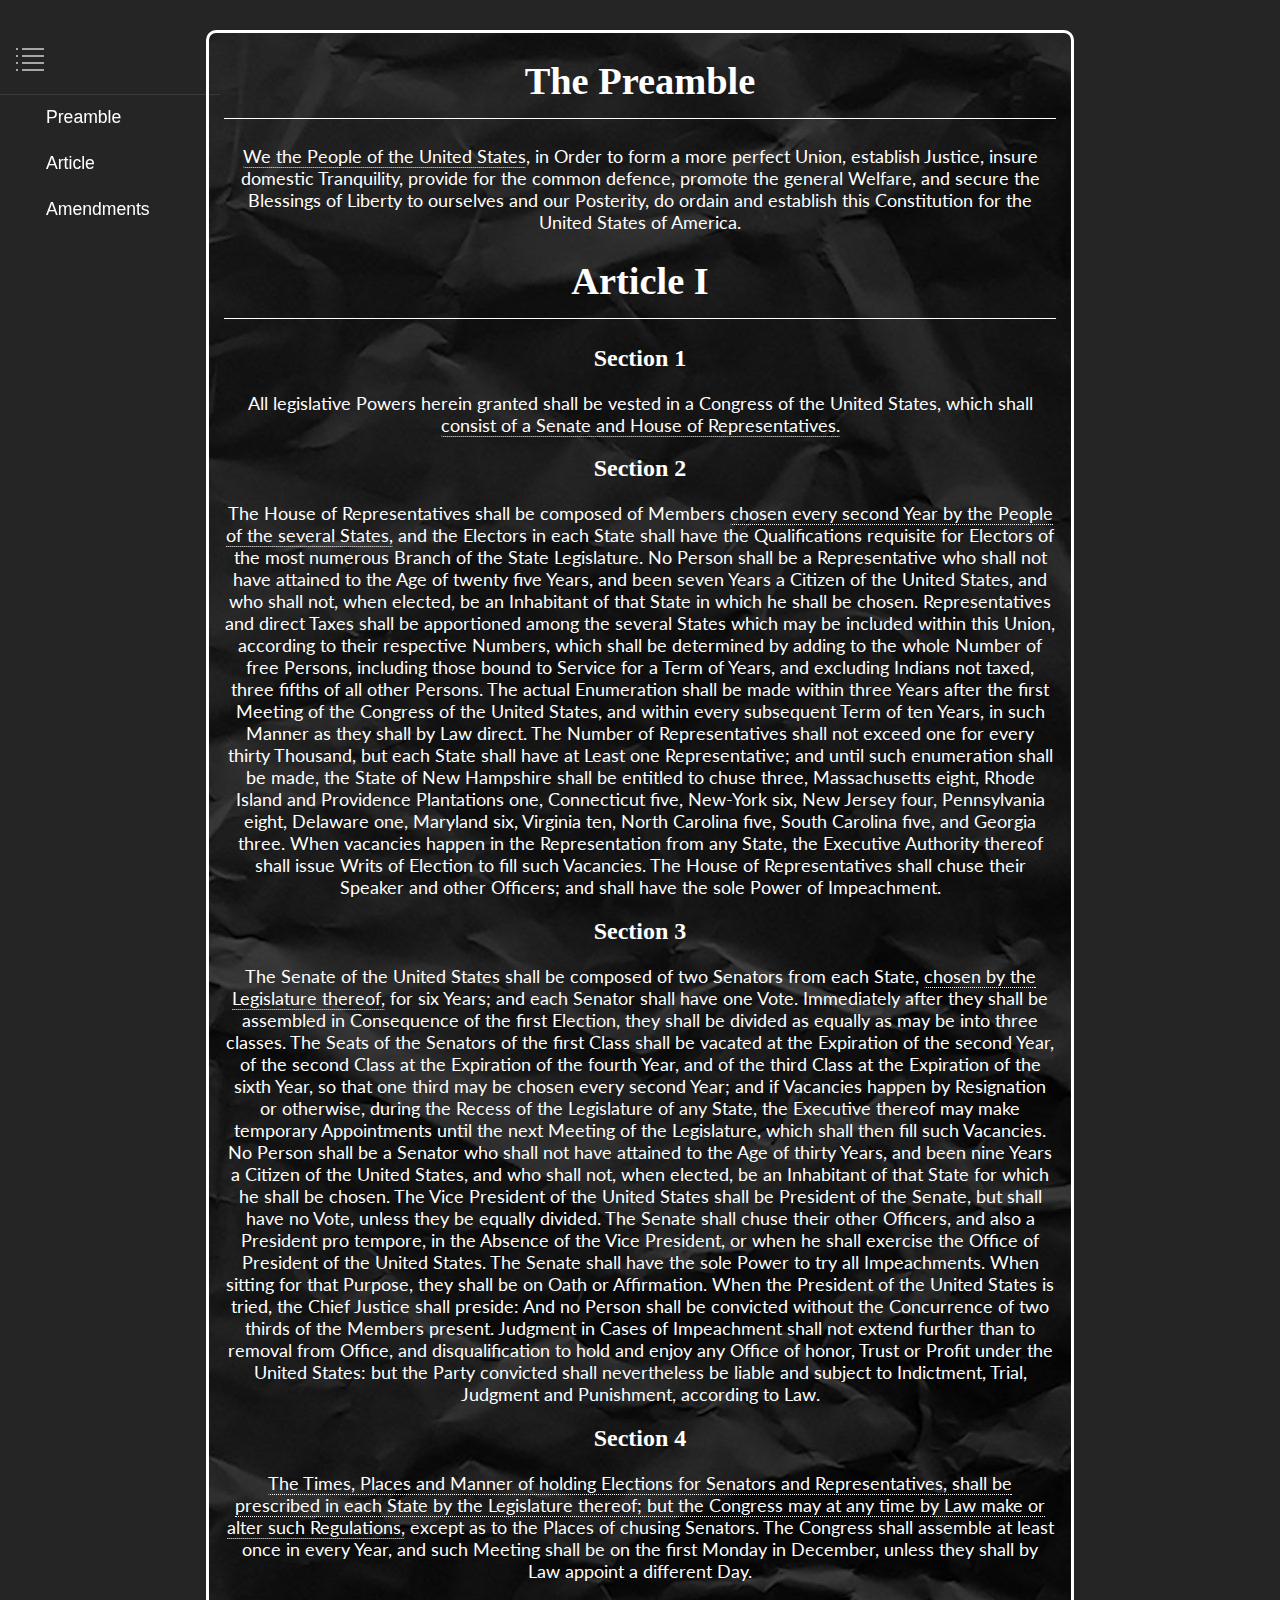
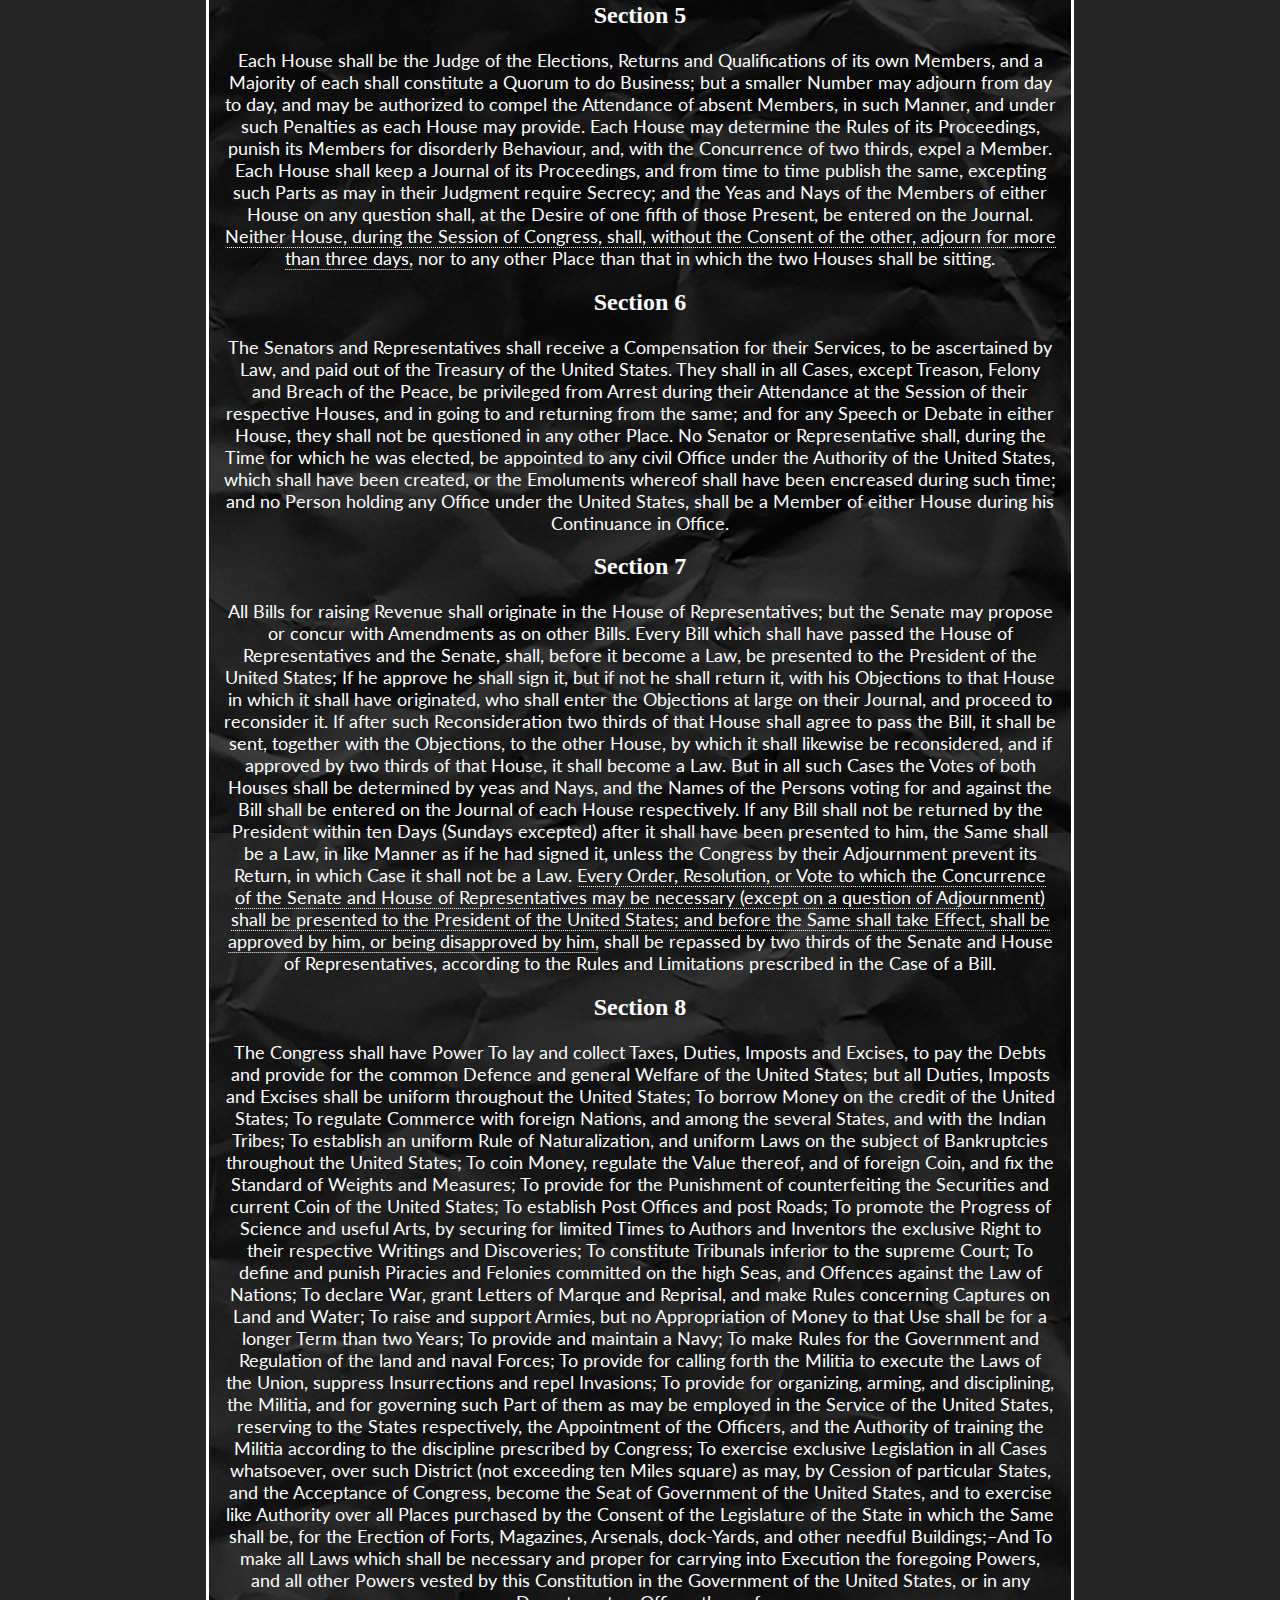
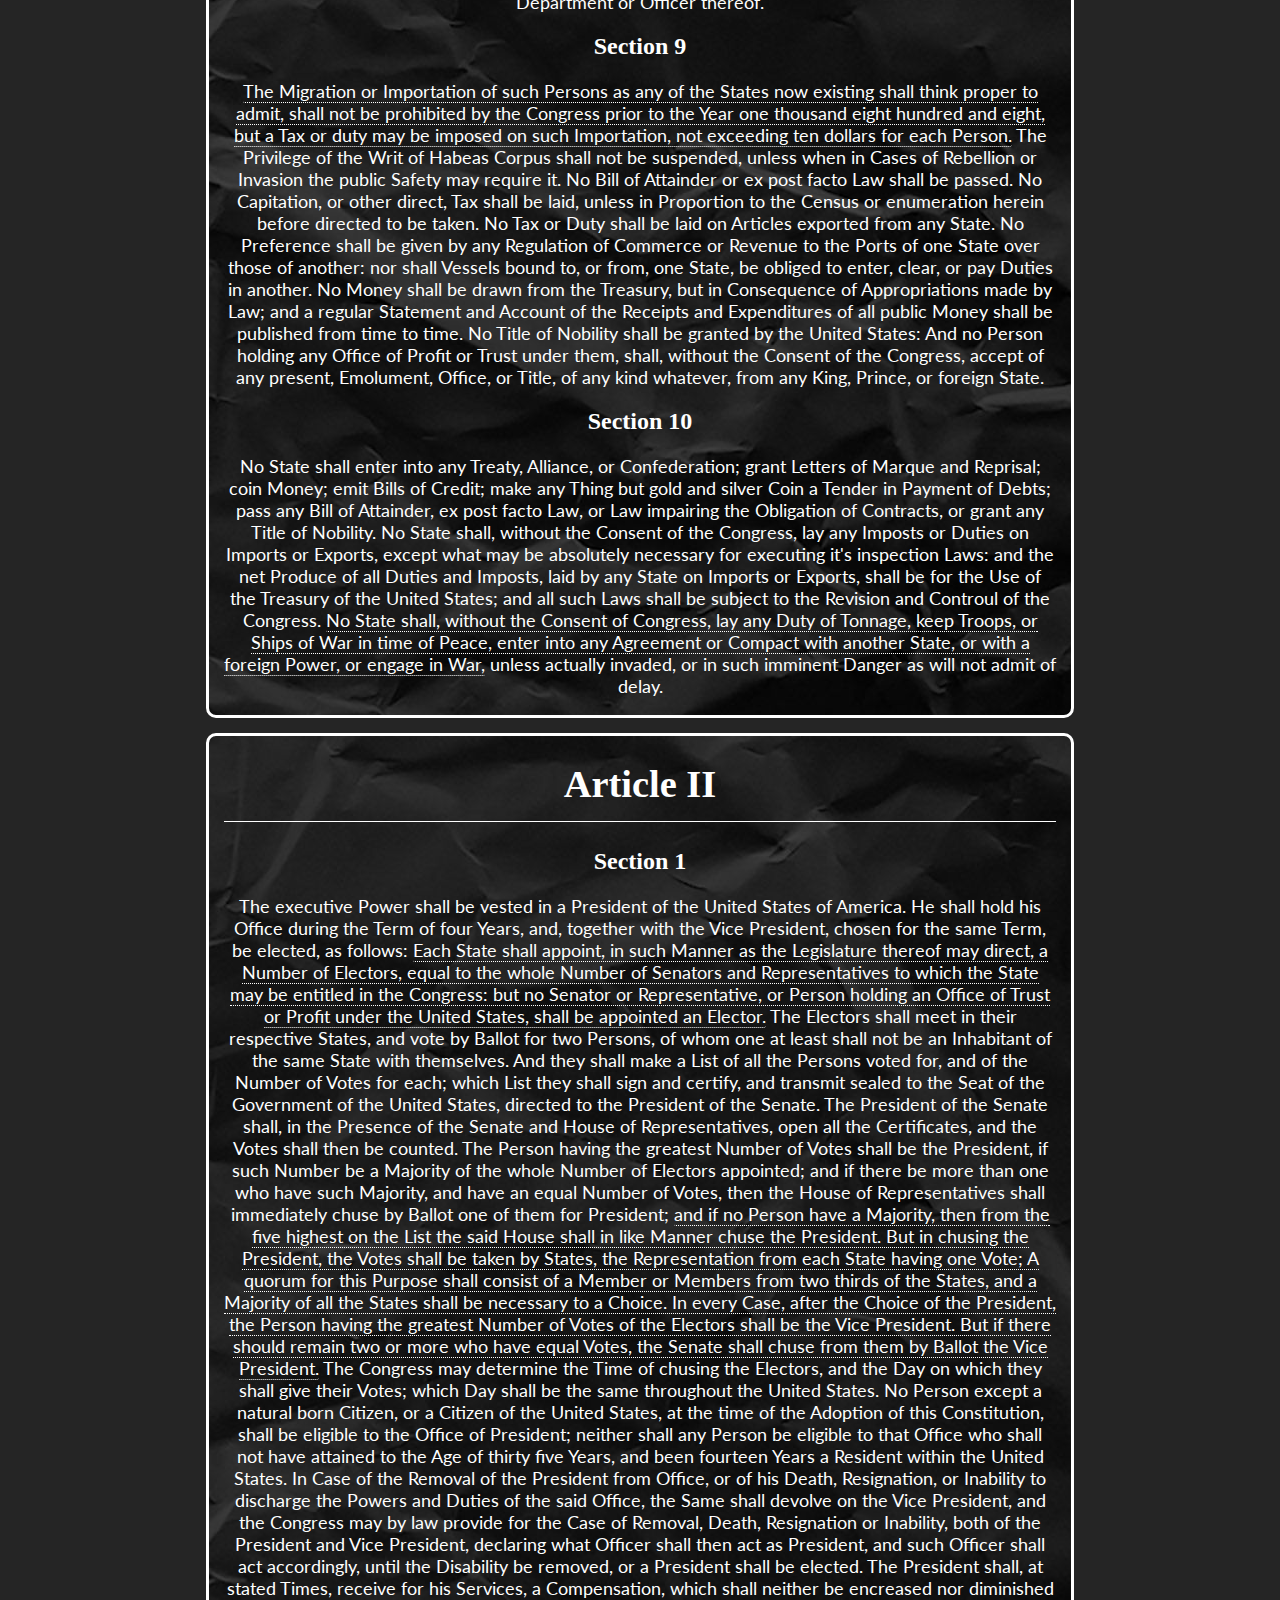
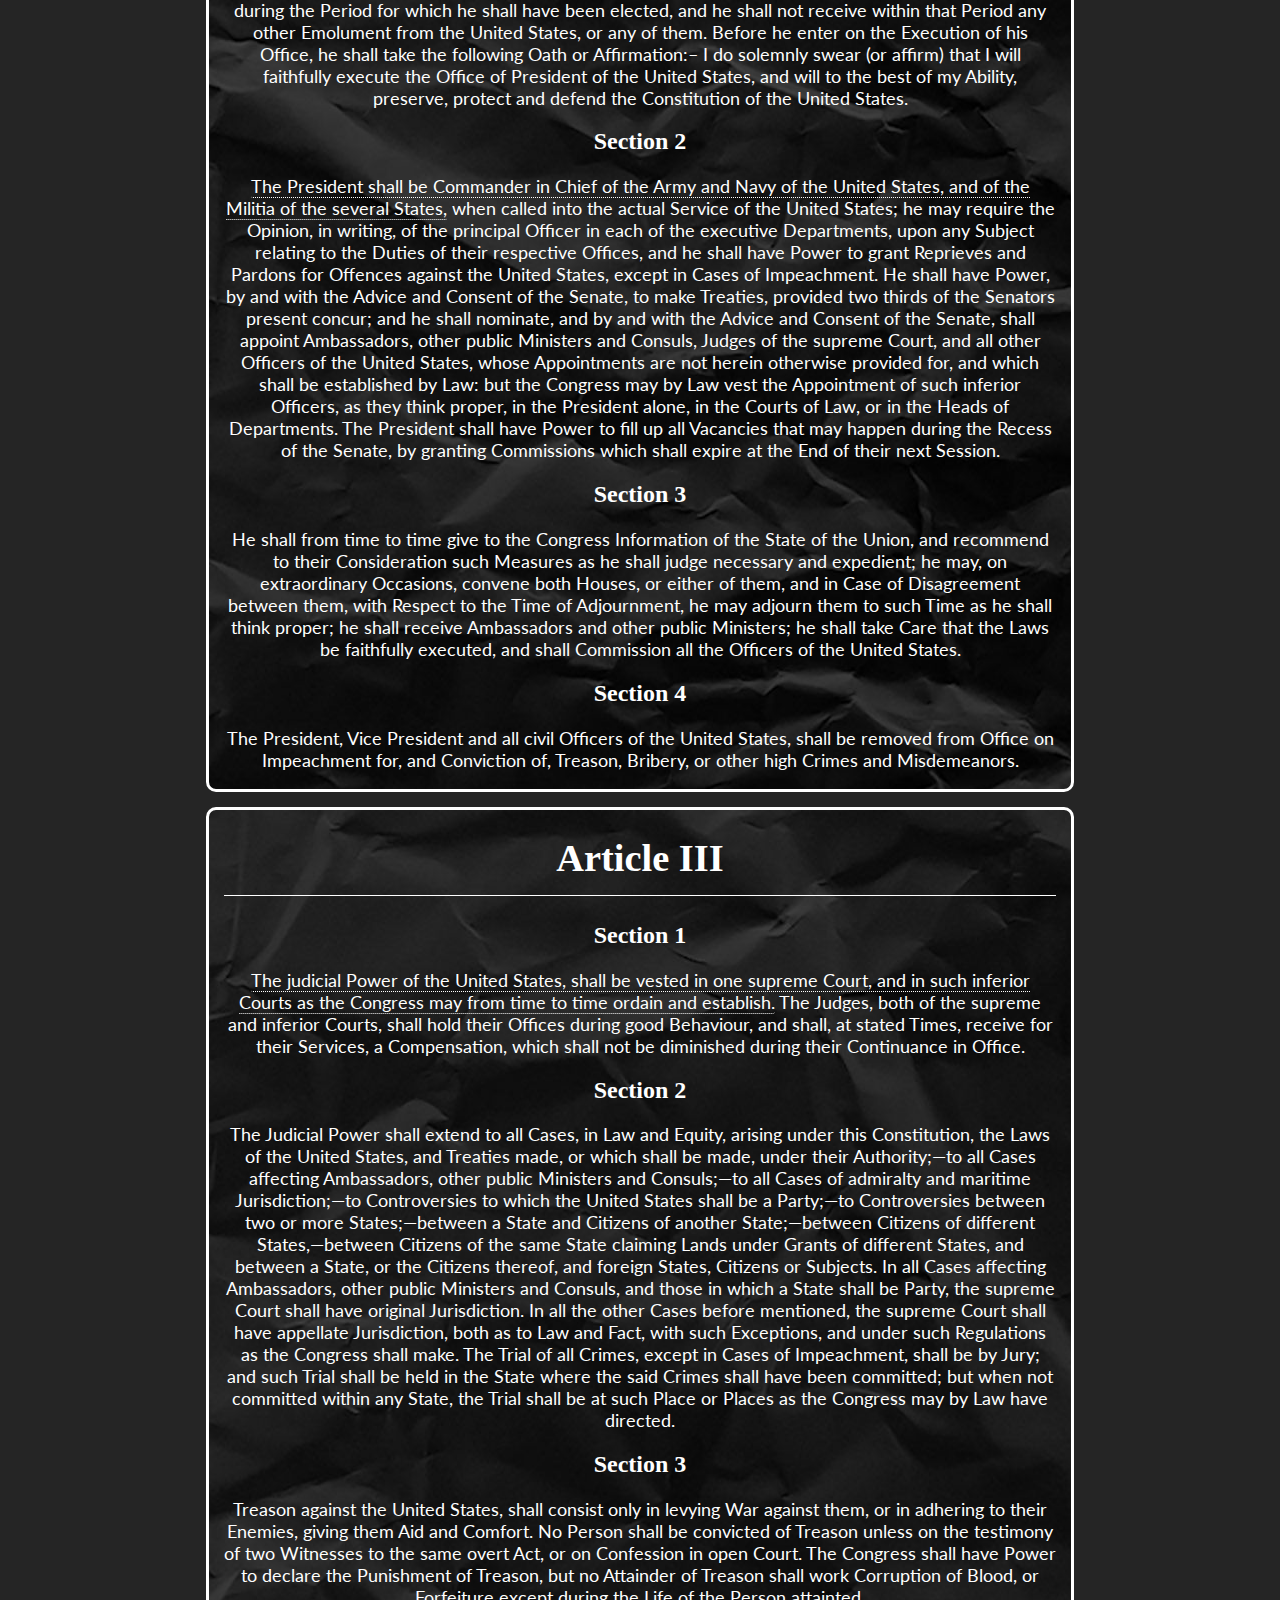
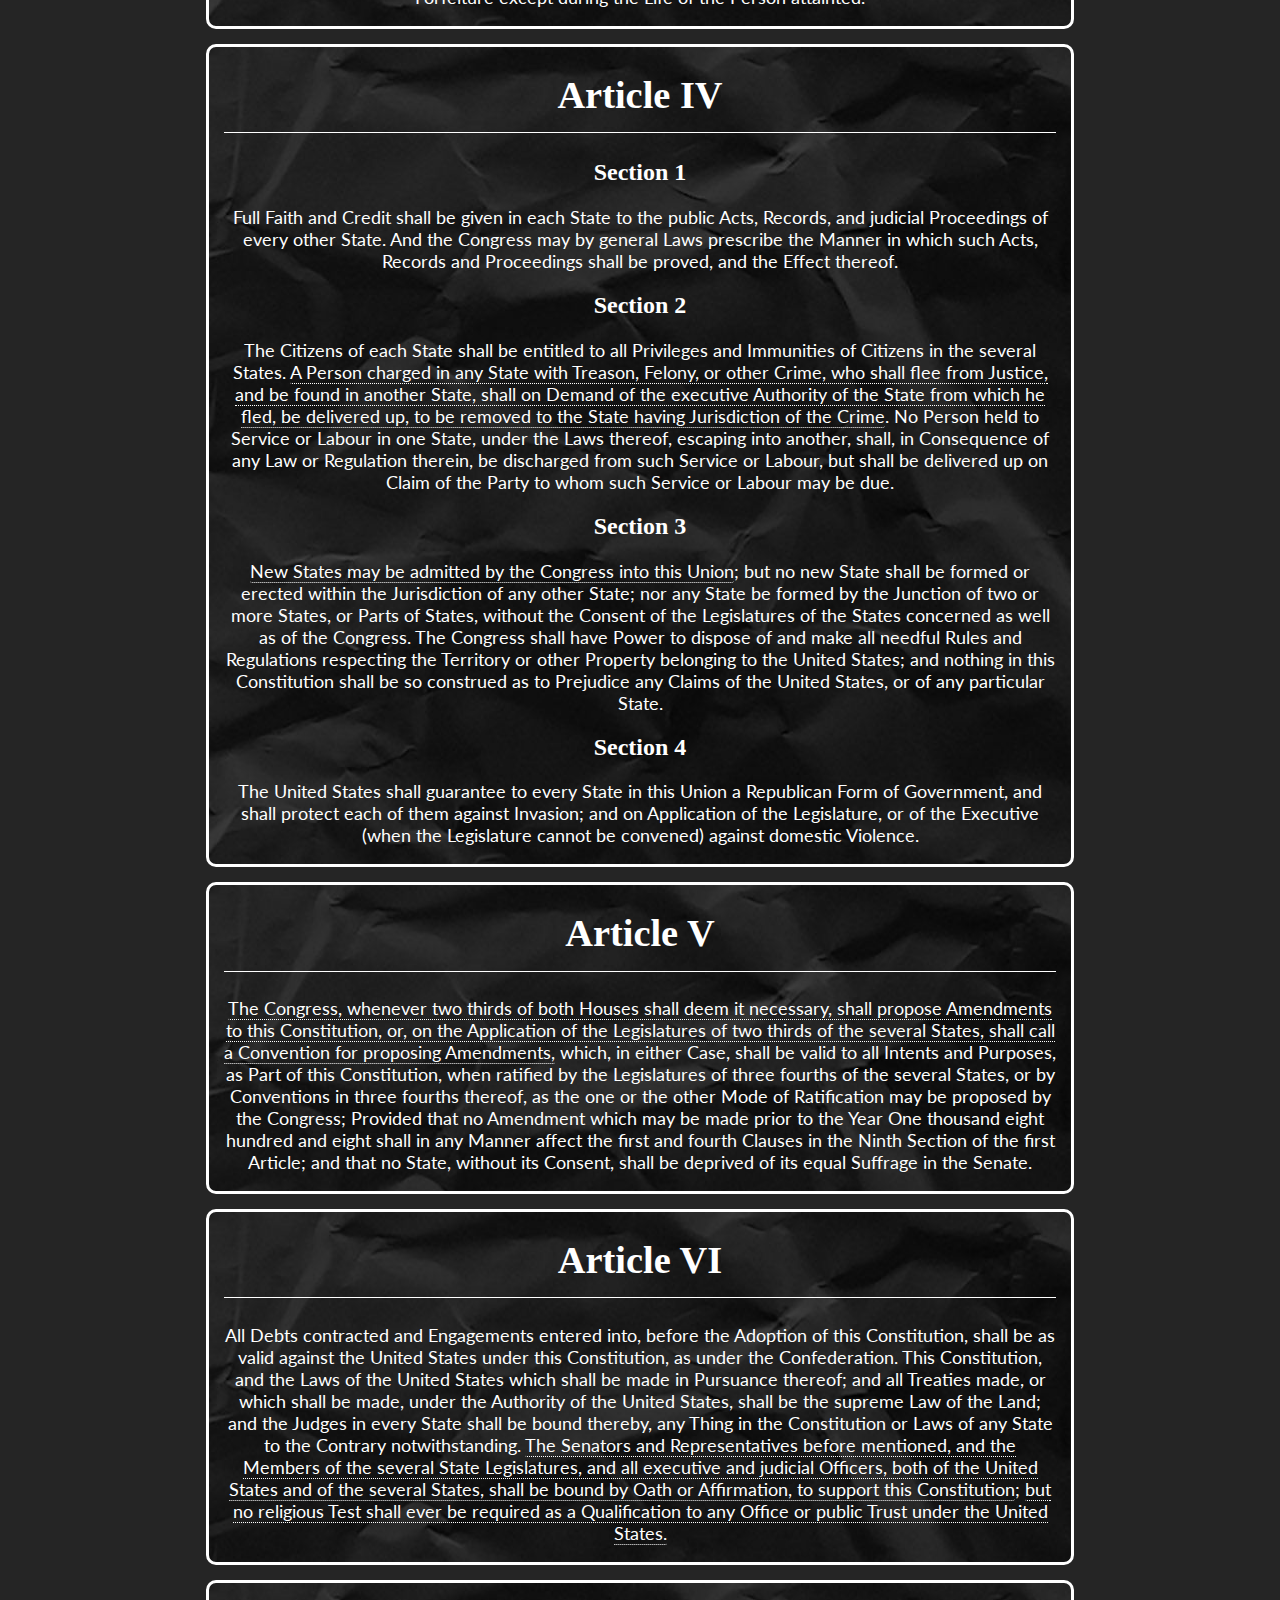
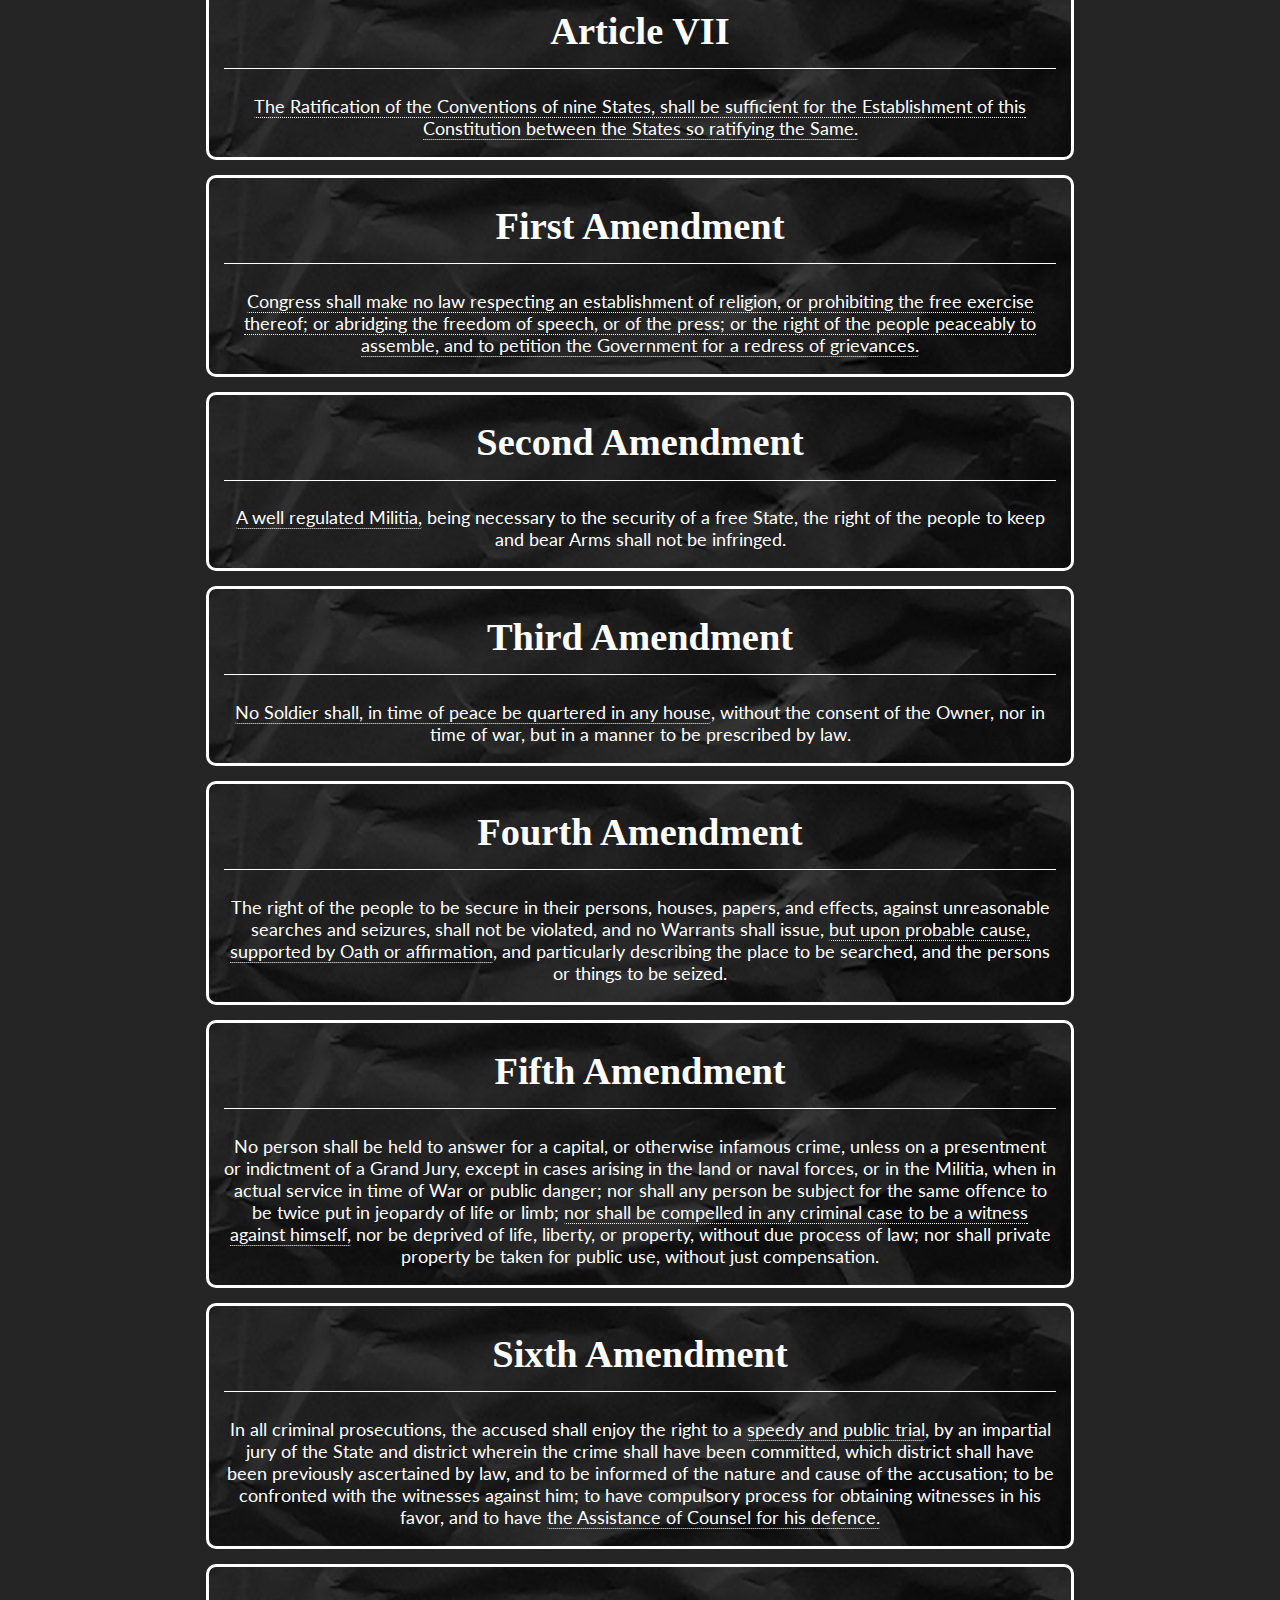
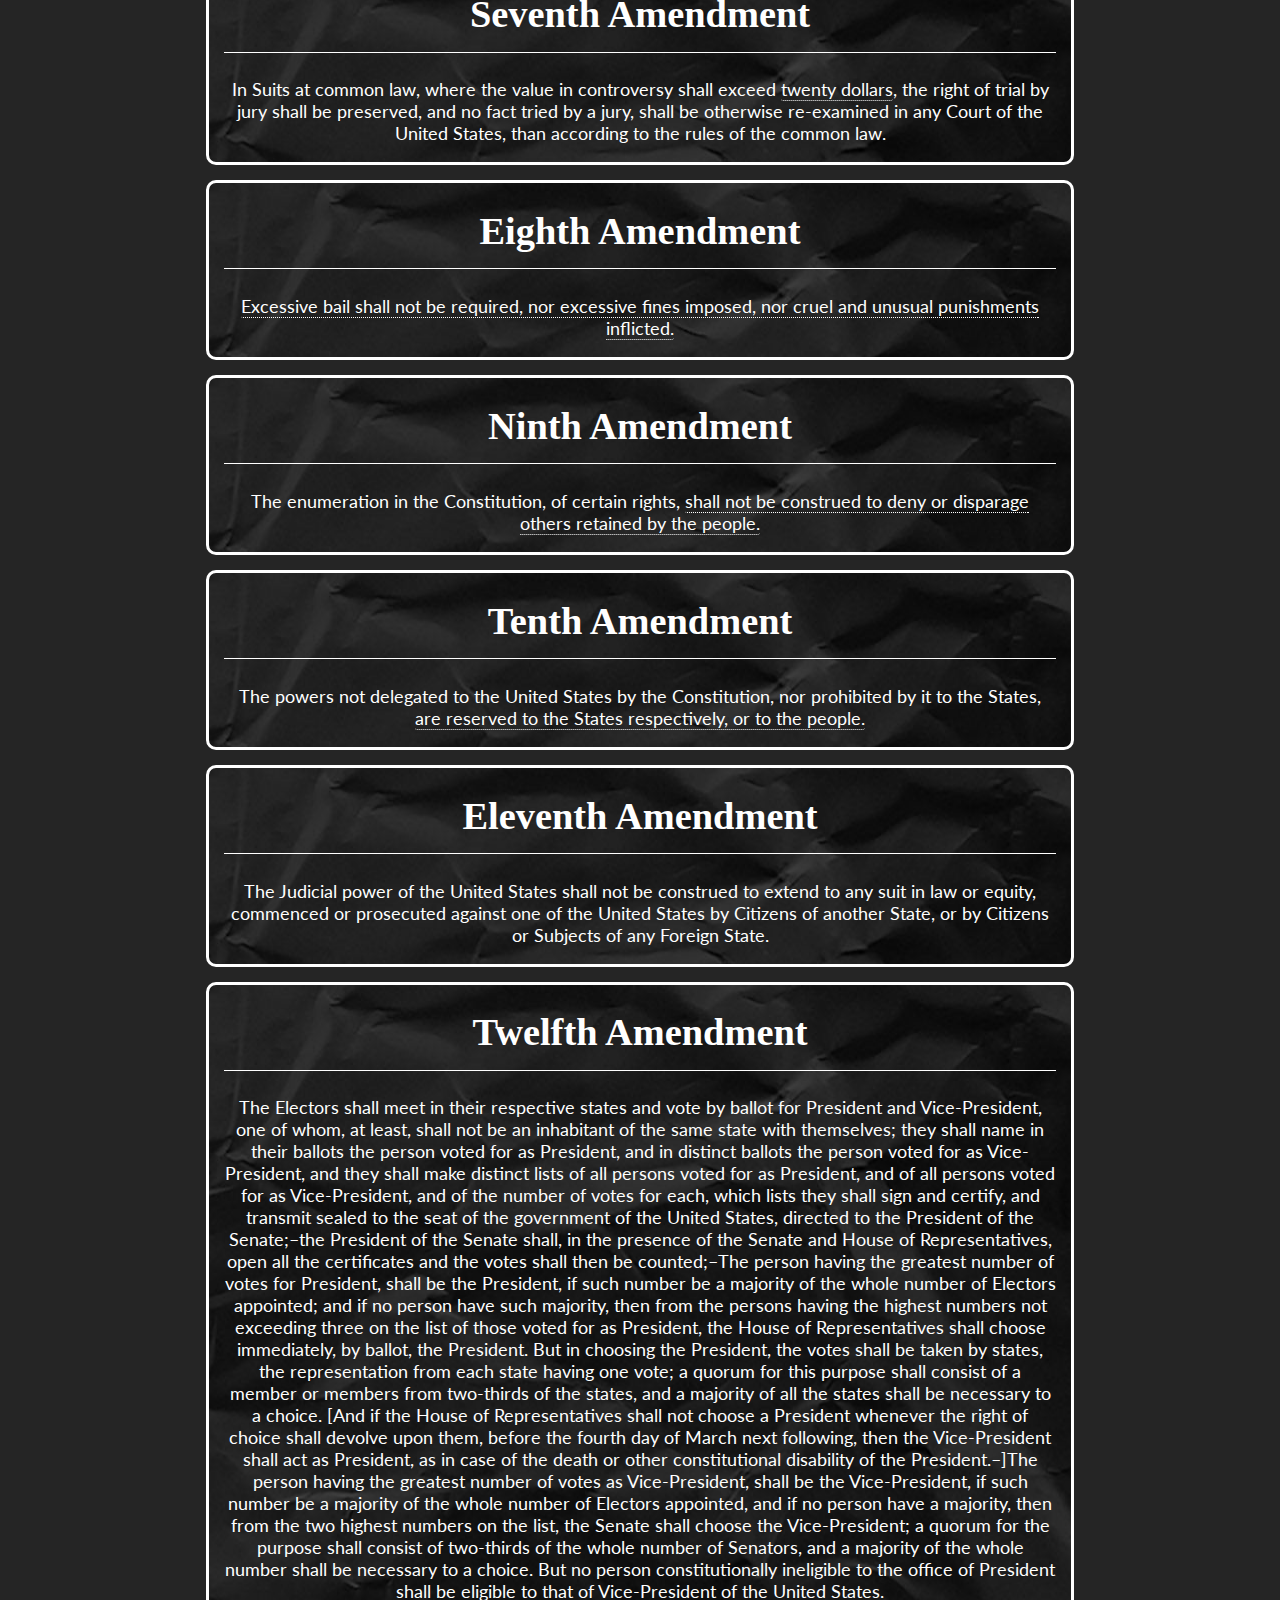
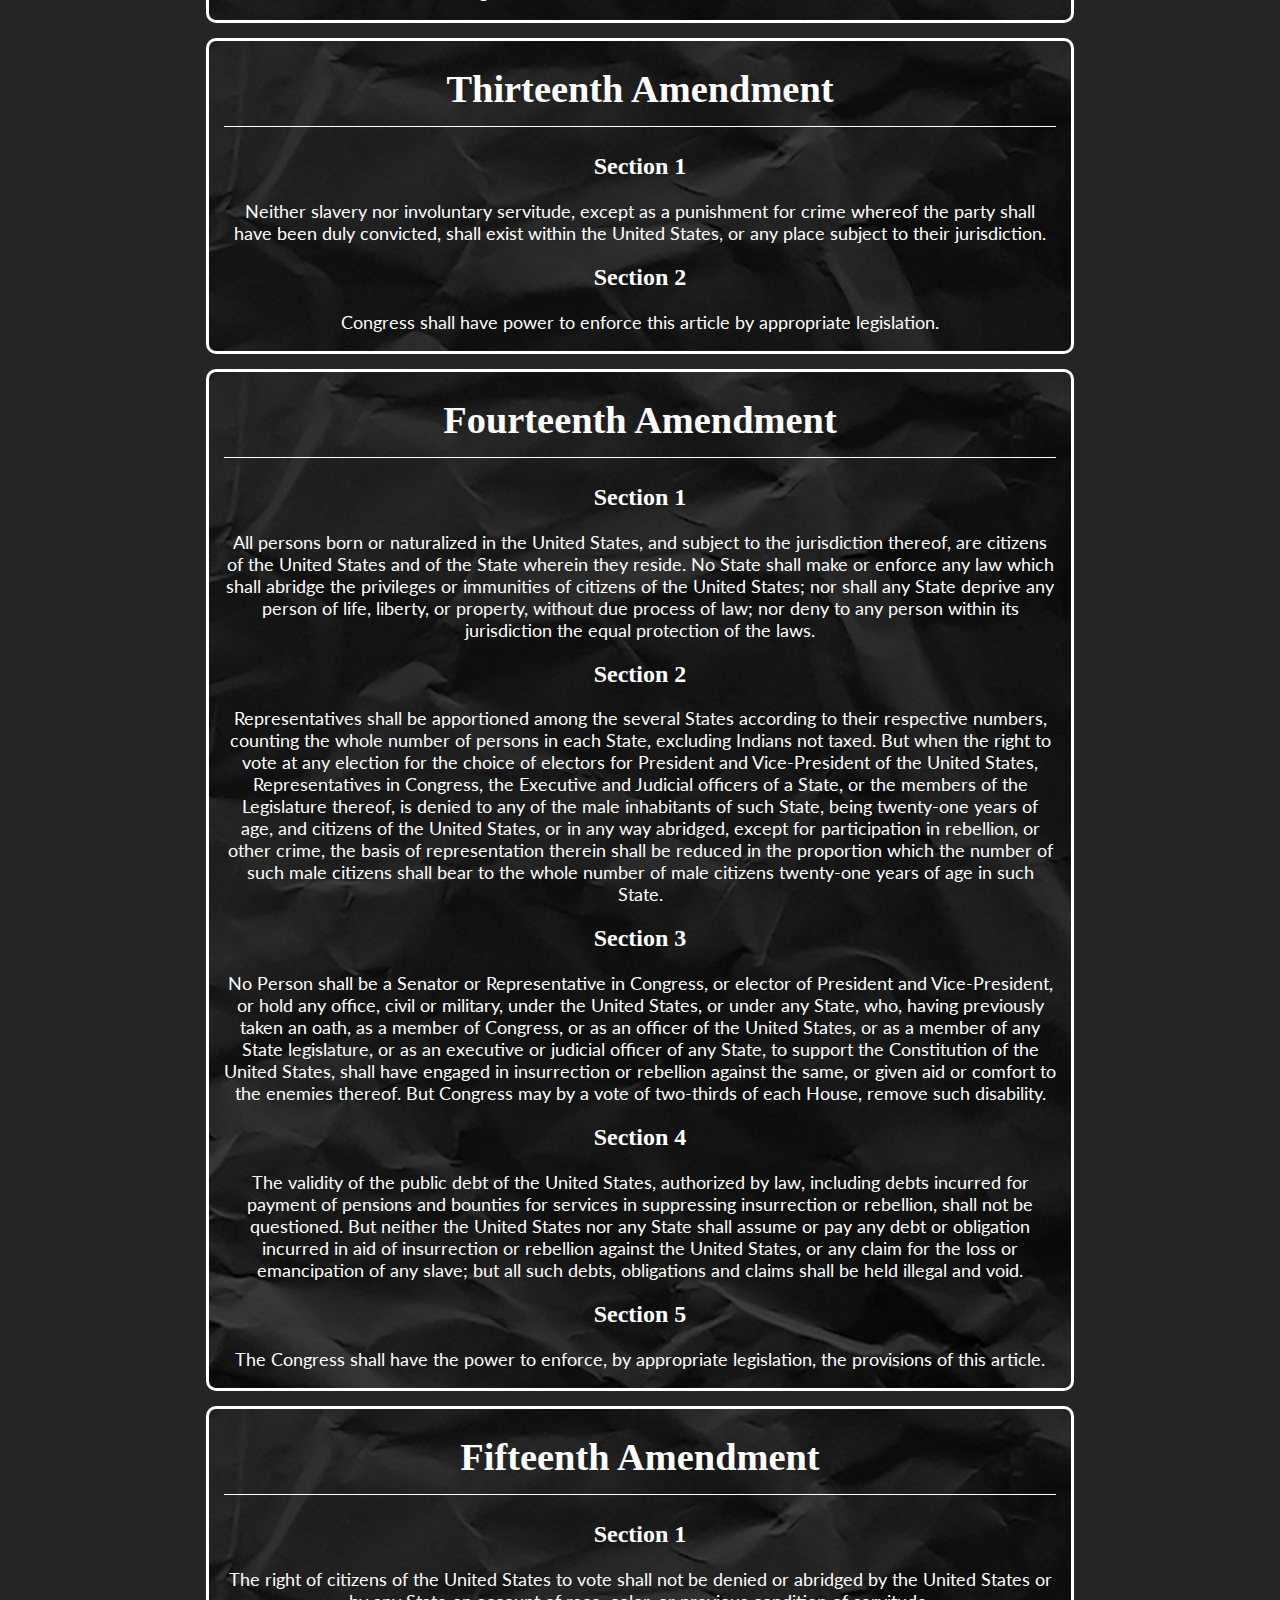
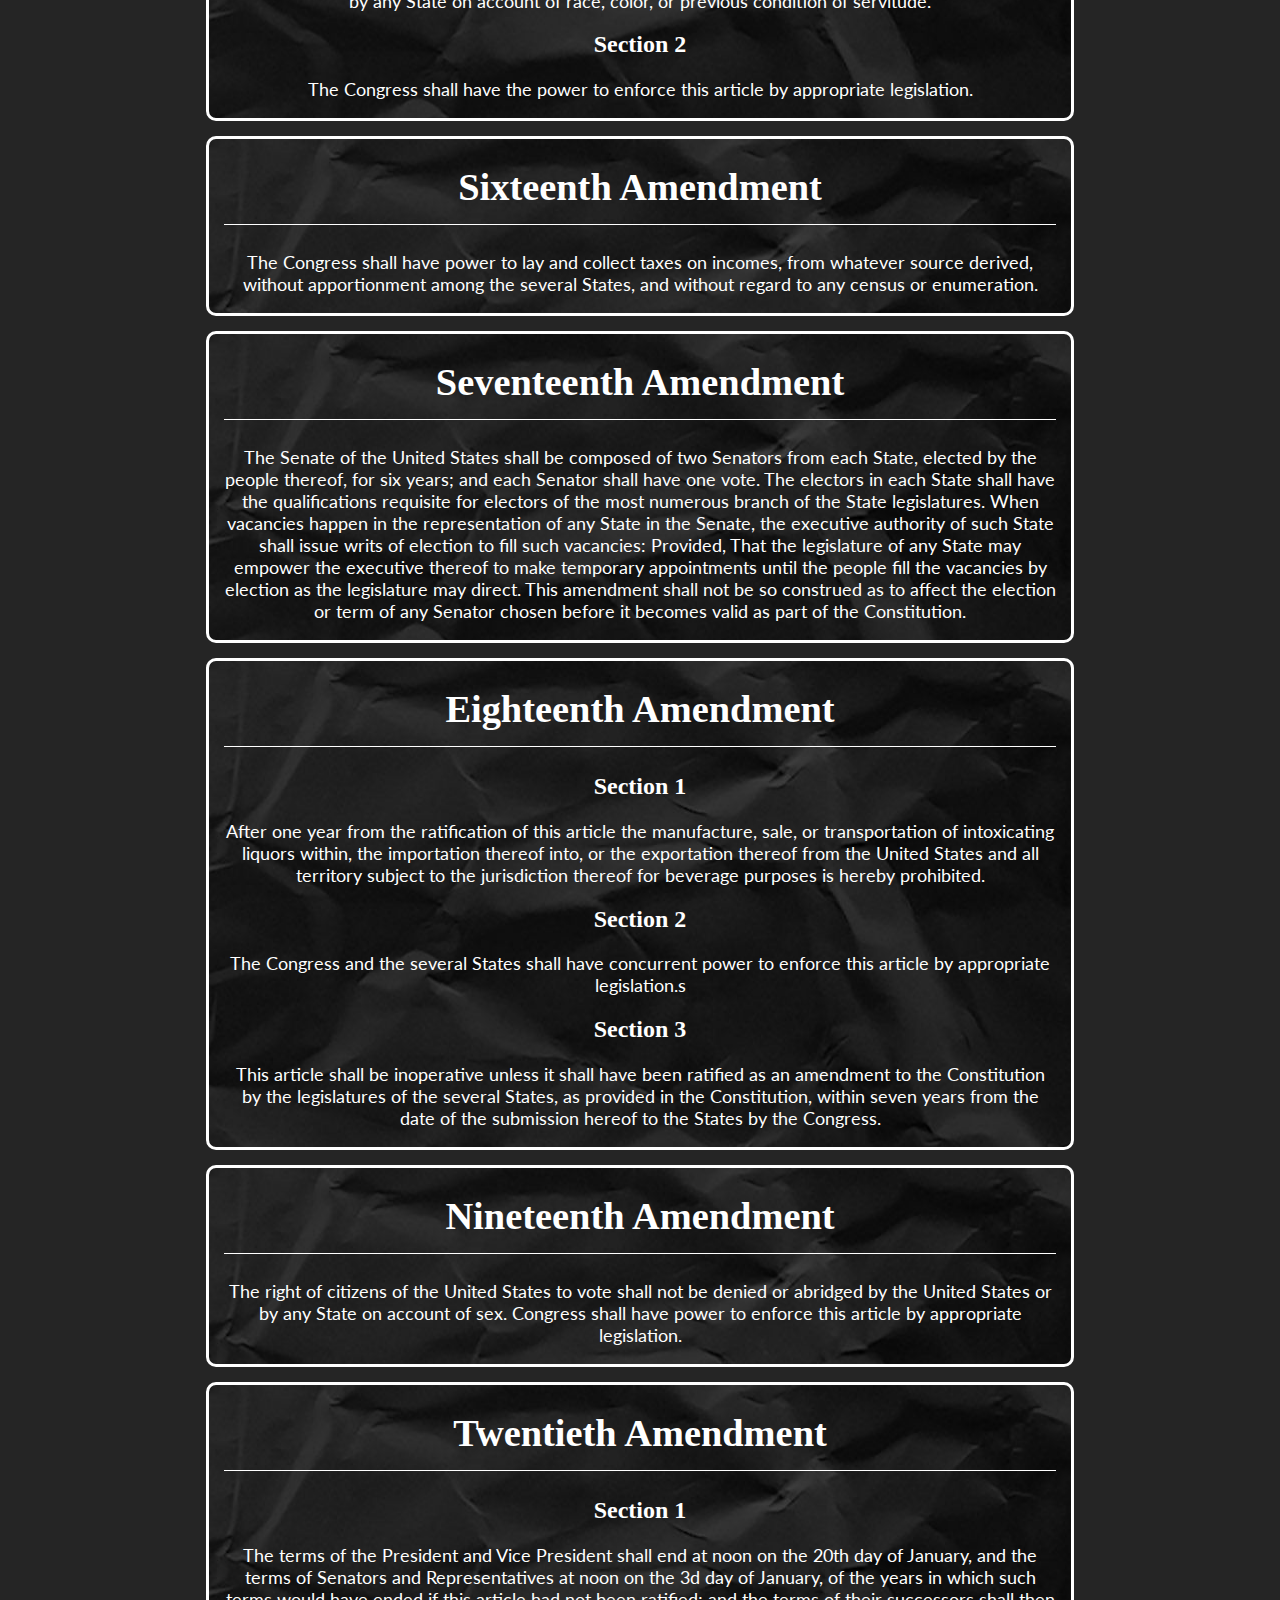
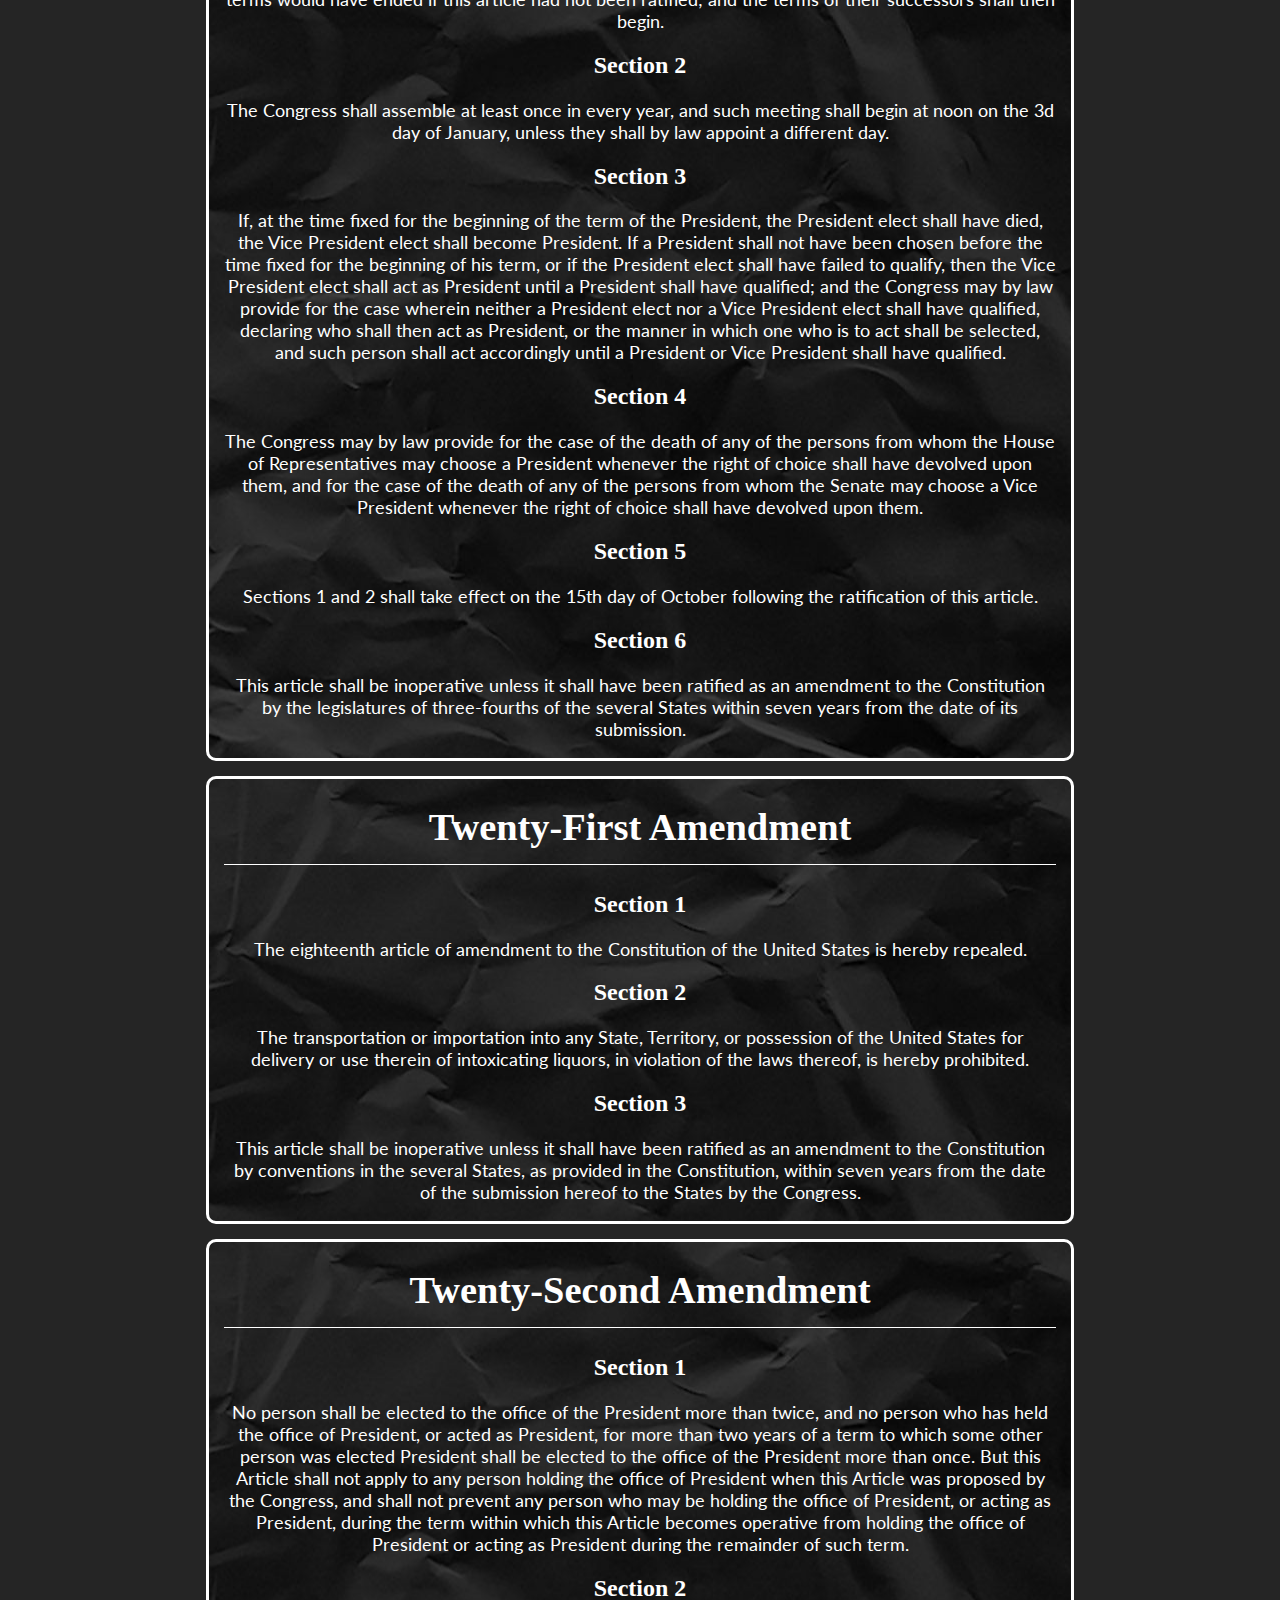
==== lab2/index.html @ 15869b7c "fix previous error" ====
<!DOCTYPE html>
<html lang="en">

<head>
  <title>Constitution Web App</title>
  <meta http-equiv="Content-Type" content="text/html; charset=UTF-8" />
  <link href="./style.css" rel="stylesheet">
  <script src="https://code.jquery.com/jquery-3.6.0.min.js" integrity="sha256-/xUj+3OJU5yExlq6GSYGSHk7tPXikynS7ogEvDej/m4=" crossorigin="anonymous">
  </script>
  <script src="./script.js"></script>
  <style>
    @import url('https://fonts.googleapis.com/css2?family=Lato:wght@300&family=Permanent+Marker&display=swap');
  </style>
</head>

<body>
  <div class="nav">
    <div class="nav-top">
      <div id="mini">
        <img src="images/mini.png">
      </div>
    </div>
    <ul>
      <li class="nav-item">
        <a><span><button id="scroll-to-preamble">Preamble</button></span></a>
      </li>
      <li class="nav-item">
        <a><span><button>Article</button></span></a>
        <ul>
          <li><a><span><button id="scroll-to-article-I">Article I</button></span></a></li>
          <li><a><span><button id="scroll-to-article-II">Article II</button></span></a></li>
          <li><a><span><button id="scroll-to-article-III">Article III</button></span></a></li>
          <li><a><span><button id="scroll-to-article-IV">Article IV</button></span></a></li>
          <li><a><span><button id="scroll-to-article-V-to-VII">Article V to VII</button></span></a></li>
        </ul>
      </li>
      <li class="nav-item">
        <a><span><button>Amendments</button></span></a>
        <ul>
          <li><a><span><button id="scroll-to-amendments-one-five">1 - 5</button></span></a></li>
          <li><a><span><button id="scroll-to-amendments-six-ten">6 - 10</button></span></a></li>
          <li><a><span><button id="scroll-to-amendments-eleven-fifteen">11 - 15</button></span></a></li>
          <li><a><span><button id="scroll-to-amendments-sixteen-twenty">16 - 20</button></span></a></li>
          <li><a><span><button id="scroll-to-amendments-last-part">21 - 27</button></span></a></li>
        </ul>
      </li>
    </ul>
  </div>

  <div id="content">
    <div class="section">
      <h1 class="section-title" id="preamble">The Preamble</h1>
      <p class="section-text">
        <span class="tooltip down" data-text="Some believe this wording is to show that the people have the most power in the U.S., and thus the Constitution belongs to the people.">We the People of the United States</span>, in Order to form a more perfect
        Union, establish Justice, insure domestic Tranquility, provide for the common defence, promote the general Welfare, and secure the Blessings of Liberty to ourselves and our Posterity, do ordain and establish this Constitution for the United States
        of America.
      </p>

      <h1 class="section-title" id="article-one">Article I</h1>
      <h2 class="sub-title">Section 1</h2>
      <p class="section-text">
        All legislative Powers herein granted shall be vested in a Congress of the United States, which shall <span class="tooltip right" data-text="The decision to create a bicameral legislative branch, known as the Great Compromise, was key in providing equal and fair representation to states of varied populations and demographics.">consist of a Senate and House of Representatives.</span>
      </p>
      <h2 class="sub-title">Section 2</h2>
      <p class="section-text">
        The House of Representatives shall be composed of Members <span class="tooltip up" data-text="The two year limit on Representatives ensures that the house remains the most connected with the people of the United States.">chosen every second Year by the People of the several States,</span>        and the Electors in each State shall have the Qualifications requisite for Electors of the most numerous Branch of the State Legislature. No Person shall be a Representative who shall not have attained to the Age of twenty five Years, and been
        seven Years a Citizen of the United States, and who shall not, when elected, be an Inhabitant of that State in which he shall be chosen. Representatives and direct Taxes shall be apportioned among the several States which may be included within
        this Union, according to their respective Numbers, which shall be determined by adding to the whole Number of free Persons, including those bound to Service for a Term of Years, and excluding Indians not taxed, three fifths of all other Persons.
        The actual Enumeration shall be made within three Years after the first Meeting of the Congress of the United States, and within every subsequent Term of ten Years, in such Manner as they shall by Law direct. The Number of Representatives shall
        not exceed one for every thirty Thousand, but each State shall have at Least one Representative; and until such enumeration shall be made, the State of New Hampshire shall be entitled to chuse three, Massachusetts eight, Rhode Island and Providence
        Plantations one, Connecticut five, New-York six, New Jersey four, Pennsylvania eight, Delaware one, Maryland six, Virginia ten, North Carolina five, South Carolina five, and Georgia three. When vacancies happen in the Representation from any State,
        the Executive Authority thereof shall issue Writs of Election to fill such Vacancies. The House of Representatives shall chuse their Speaker and other Officers; and shall have the sole Power of Impeachment.
      </p>
      <h2 class="sub-title">Section 3</h2>
      <p class="section-text">
        The Senate of the United States shall be composed of two Senators from each State, <span class="tooltip up" data-text="Originally Senators were chosen by State legislatures, but the 17th amendment allowed for direct, popular election of Senators.">chosen by the Legislature thereof,</span>        for six Years; and each Senator shall have one Vote. Immediately after they shall be assembled in Consequence of the first Election, they shall be divided as equally as may be into three classes. The Seats of the Senators of the first Class shall
        be vacated at the Expiration of the second Year, of the second Class at the Expiration of the fourth Year, and of the third Class at the Expiration of the sixth Year, so that one third may be chosen every second Year; and if Vacancies happen by
        Resignation or otherwise, during the Recess of the Legislature of any State, the Executive thereof may make temporary Appointments until the next Meeting of the Legislature, which shall then fill such Vacancies. No Person shall be a Senator who
        shall not have attained to the Age of thirty Years, and been nine Years a Citizen of the United States, and who shall not, when elected, be an Inhabitant of that State for which he shall be chosen. The Vice President of the United States shall
        be President of the Senate, but shall have no Vote, unless they be equally divided. The Senate shall chuse their other Officers, and also a President pro tempore, in the Absence of the Vice President, or when he shall exercise the Office of President
        of the United States. The Senate shall have the sole Power to try all Impeachments. When sitting for that Purpose, they shall be on Oath or Affirmation. When the President of the United States is tried, the Chief Justice shall preside: And no
        Person shall be convicted without the Concurrence of two thirds of the Members present. Judgment in Cases of Impeachment shall not extend further than to removal from Office, and disqualification to hold and enjoy any Office of honor, Trust or
        Profit under the United States: but the Party convicted shall nevertheless be liable and subject to Indictment, Trial, Judgment and Punishment, according to Law.
      </p>
      <h2 class="sub-title">Section 4</h2>
      <p class="section-text">
        <span class="tooltip left" data-text="Known as the Election Clause, this gives States the power to decide when and where congressional elections will be held. Although it gives ultimate authority to Congress to 'Make or Alter' state law.">The
        Times, Places and Manner of holding Elections for Senators and Representatives, shall be prescribed in each State by the Legislature thereof; but the Congress may at any time by Law make or alter such Regulations,</span> except as to the
        Places of chusing Senators. The Congress shall assemble at least once in every Year, and such Meeting shall be on the first Monday in December, unless they shall by Law appoint a different Day.
      </p>
      <h2 class="sub-title">Section 5</h2>
      <p class="section-text">
        Each House shall be the Judge of the Elections, Returns and Qualifications of its own Members, and a Majority of each shall constitute a Quorum to do Business; but a smaller Number may adjourn from day to day, and may be authorized to compel the Attendance
        of absent Members, in such Manner, and under such Penalties as each House may provide. Each House may determine the Rules of its Proceedings, punish its Members for disorderly Behaviour, and, with the Concurrence of two thirds, expel a Member.
        Each House shall keep a Journal of its Proceedings, and from time to time publish the same, excepting such Parts as may in their Judgment require Secrecy; and the Yeas and Nays of the Members of either House on any question shall, at the Desire
        of one fifth of those Present, be entered on the Journal. <span class="tooltip down" data-text="This was meant as a way to prevent the two houses of Congress from combatting one another with absentness, which we becoming a regular problem with fillibusters today.">Neither House, during the Session of Congress, shall, without the Consent of the other, adjourn for more than three days,</span>        nor to any other Place than that in which the two Houses shall be sitting.
      </p>
      <h2 class="sub-title">Section 6</h2>
      <p class="section-text">
        The Senators and Representatives shall receive a Compensation for their Services, to be ascertained by Law, and paid out of the Treasury of the United States. They shall in all Cases, except Treason, Felony and Breach of the Peace, be privileged from
        Arrest during their Attendance at the Session of their respective Houses, and in going to and returning from the same; and for any Speech or Debate in either House, they shall not be questioned in any other Place. No Senator or Representative
        shall, during the Time for which he was elected, be appointed to any civil Office under the Authority of the United States, which shall have been created, or the Emoluments whereof shall have been encreased during such time; and no Person holding
        any Office under the United States, shall be a Member of either House during his Continuance in Office.
      </p>
      <h2 class="sub-title">Section 7</h2>
      <p class="section-text">
        All Bills for raising Revenue shall originate in the House of Representatives; but the Senate may propose or concur with Amendments as on other Bills. Every Bill which shall have passed the House of Representatives and the Senate, shall, before it become
        a Law, be presented to the President of the United States; If he approve he shall sign it, but if not he shall return it, with his Objections to that House in which it shall have originated, who shall enter the Objections at large on their Journal,
        and proceed to reconsider it. If after such Reconsideration two thirds of that House shall agree to pass the Bill, it shall be sent, together with the Objections, to the other House, by which it shall likewise be reconsidered, and if approved
        by two thirds of that House, it shall become a Law. But in all such Cases the Votes of both Houses shall be determined by yeas and Nays, and the Names of the Persons voting for and against the Bill shall be entered on the Journal of each House
        respectively. If any Bill shall not be returned by the President within ten Days (Sundays excepted) after it shall have been presented to him, the Same shall be a Law, in like Manner as if he had signed it, unless the Congress by their Adjournment
        prevent its Return, in which Case it shall not be a Law. <span class="tooltip down" data-text="The executive veto was meant as a way for the President to counteract overreaches of legislative power by Congress.">Every Order, Resolution, or Vote to which the Concurrence of the Senate and House of Representatives may be necessary (except on a question of Adjournment) shall be presented to the President
        of the United States; and before the Same shall take Effect, shall be approved by him, or being disapproved by him,</span> shall be repassed by two thirds of the Senate and House of Representatives, according to the Rules and Limitations prescribed
        in the Case of a Bill.
      </p>
      <h2 class="sub-title">Section 8</h2>
      <p class="section-text">
        The Congress shall have Power To lay and collect Taxes, Duties, Imposts and Excises, to pay the Debts and provide for the common Defence and general Welfare of the United States; but all Duties, Imposts and Excises shall be uniform throughout the United
        States; To borrow Money on the credit of the United States; To regulate Commerce with foreign Nations, and among the several States, and with the Indian Tribes; To establish an uniform Rule of Naturalization, and uniform Laws on the subject of
        Bankruptcies throughout the United States; To coin Money, regulate the Value thereof, and of foreign Coin, and fix the Standard of Weights and Measures; To provide for the Punishment of counterfeiting the Securities and current Coin of the United
        States; To establish Post Offices and post Roads; To promote the Progress of Science and useful Arts, by securing for limited Times to Authors and Inventors the exclusive Right to their respective Writings and Discoveries; To constitute Tribunals
        inferior to the supreme Court; To define and punish Piracies and Felonies committed on the high Seas, and Offences against the Law of Nations; To declare War, grant Letters of Marque and Reprisal, and make Rules concerning Captures on Land and
        Water; To raise and support Armies, but no Appropriation of Money to that Use shall be for a longer Term than two Years; To provide and maintain a Navy; To make Rules for the Government and Regulation of the land and naval Forces; To provide for
        calling forth the Militia to execute the Laws of the Union, suppress Insurrections and repel Invasions; To provide for organizing, arming, and disciplining, the Militia, and for governing such Part of them as may be employed in the Service of
        the United States, reserving to the States respectively, the Appointment of the Officers, and the Authority of training the Militia according to the discipline prescribed by Congress; To exercise exclusive Legislation in all Cases whatsoever,
        over such District (not exceeding ten Miles square) as may, by Cession of particular States, and the Acceptance of Congress, become the Seat of Government of the United States, and to exercise like Authority over all Places purchased by the Consent
        of the Legislature of the State in which the Same shall be, for the Erection of Forts, Magazines, Arsenals, dock-Yards, and other needful Buildings;–And To make all Laws which shall be necessary and proper for carrying into Execution the foregoing
        Powers, and all other Powers vested by this Constitution in the Government of the United States, or in any Department or Officer thereof.
      </p>
      <h2 class="sub-title">Section 9</h2>
      <p class="section-text">
        <span class="tooltip left" data-text="This section was designed to protect the slave trade from conressional regulation. It became obsolete when slavery was abolished in 1865.">The Migration or Importation of such Persons as any of the
        States now existing shall think proper to admit, shall not be prohibited by the Congress prior to the Year one thousand eight hundred and eight, but a Tax or duty may be imposed on such Importation, not exceeding ten dollars for each Person.</span>        The Privilege of the Writ of Habeas Corpus shall not be suspended, unless when in Cases of Rebellion or Invasion the public Safety may require it. No Bill of Attainder or ex post facto Law shall be passed. No Capitation, or other direct, Tax shall
        be laid, unless in Proportion to the Census or enumeration herein before directed to be taken. No Tax or Duty shall be laid on Articles exported from any State. No Preference shall be given by any Regulation of Commerce or Revenue to the Ports
        of one State over those of another: nor shall Vessels bound to, or from, one State, be obliged to enter, clear, or pay Duties in another. No Money shall be drawn from the Treasury, but in Consequence of Appropriations made by Law; and a regular
        Statement and Account of the Receipts and Expenditures of all public Money shall be published from time to time. No Title of Nobility shall be granted by the United States: And no Person holding any Office of Profit or Trust under them, shall,
        without the Consent of the Congress, accept of any present, Emolument, Office, or Title, of any kind whatever, from any King, Prince, or foreign State.
      </p>
      <h2 class="sub-title">Section 10</h2>
      <p class="section-text">
        No State shall enter into any Treaty, Alliance, or Confederation; grant Letters of Marque and Reprisal; coin Money; emit Bills of Credit; make any Thing but gold and silver Coin a Tender in Payment of Debts; pass any Bill of Attainder, ex post facto Law,
        or Law impairing the Obligation of Contracts, or grant any Title of Nobility. No State shall, without the Consent of the Congress, lay any Imposts or Duties on Imports or Exports, except what may be absolutely necessary for executing it's inspection
        Laws: and the net Produce of all Duties and Imposts, laid by any State on Imports or Exports, shall be for the Use of the Treasury of the United States; and all such Laws shall be subject to the Revision and Controul of the Congress.
        <span class="tooltip down" data-text="This clause puts restrictions on States ability to organize militarily, and to engage in acts of war. This would be breached during the Civil War.">No State shall, without the Consent of Congress, lay any Duty of Tonnage, keep Troops, or Ships of War in time of Peace, enter into any Agreement or Compact with another State, or with a foreign Power, or engage in War,</span>        unless actually invaded, or in such imminent Danger as will not admit of delay.
      </p>
    </div>

    <div class="section">
      <h1 class="section-title" id="article-two">Article II</h1>
      <h2 class="sub-title">Section 1</h2>
      <p class="section-text">
        The executive Power shall be vested in a President of the United States of America. He shall hold his Office during the Term of four Years, and, together with the Vice President, chosen for the same Term, be elected, as follows: <span class="tooltip right"
          data-text="This clause designates an Electoral College that will ultimately choose the President. This is meant as a 'deliberative' body that will interpret the will of the people and make an informed decision. In modern times electors simply vote for the popular candidate in their respective states.">Each
        State shall appoint, in such Manner as the Legislature thereof may direct, a Number of Electors, equal to the whole Number of Senators and Representatives to which the State may be entitled in the Congress: but no Senator or Representative, or
        Person holding an Office of Trust or Profit under the United States, shall be appointed an Elector.</span> The Electors shall meet in their respective States, and vote by Ballot for two Persons, of whom one at least shall not be an Inhabitant
        of the same State with themselves. And they shall make a List of all the Persons voted for, and of the Number of Votes for each; which List they shall sign and certify, and transmit sealed to the Seat of the Government of the United States, directed
        to the President of the Senate. The President of the Senate shall, in the Presence of the Senate and House of Representatives, open all the Certificates, and the Votes shall then be counted. The Person having the greatest Number of Votes shall
        be the President, if such Number be a Majority of the whole Number of Electors appointed; and if there be more than one who have such Majority, and have an equal Number of Votes, then the House of Representatives shall immediately chuse by Ballot
        one of them for President; <span class="tooltip right" data-text="After Jefferson and Burr recieved the same number of votes in the election of 1800 the 12th amendment was drafted which superseeds this clause.">and if no Person have a Majority, then from the five highest on the List the said House shall in like Manner chuse the President. But in chusing the President, the Votes shall be taken by States, the Representation from
        each State having one Vote; A quorum for this Purpose shall consist of a Member or Members from two thirds of the States, and a Majority of all the States shall be necessary to a Choice. In every Case, after the Choice of the President, the Person
        having the greatest Number of Votes of the Electors shall be the Vice President. But if there should remain two or more who have equal Votes, the Senate shall chuse from them by Ballot the Vice President.</span> The Congress may determine the
        Time of chusing the Electors, and the Day on which they shall give their Votes; which Day shall be the same throughout the United States. No Person except a natural born Citizen, or a Citizen of the United States, at the time of the Adoption of
        this Constitution, shall be eligible to the Office of President; neither shall any Person be eligible to that Office who shall not have attained to the Age of thirty five Years, and been fourteen Years a Resident within the United States. In Case
        of the Removal of the President from Office, or of his Death, Resignation, or Inability to discharge the Powers and Duties of the said Office, the Same shall devolve on the Vice President, and the Congress may by law provide for the Case of Removal,
        Death, Resignation or Inability, both of the President and Vice President, declaring what Officer shall then act as President, and such Officer shall act accordingly, until the Disability be removed, or a President shall be elected. The President
        shall, at stated Times, receive for his Services, a Compensation, which shall neither be encreased nor diminished during the Period for which he shall have been elected, and he shall not receive within that Period any other Emolument from the
        United States, or any of them. Before he enter on the Execution of his Office, he shall take the following Oath or Affirmation:– I do solemnly swear (or affirm) that I will faithfully execute the Office of President of the United States, and will
        to the best of my Ability, preserve, protect and defend the Constitution of the United States.
      </p>
      <h2 class="sub-title">Section 2</h2>
      <p class="section-text">
        <span class="tooltip left" data-text="This clause bestows the President with perhaps the most significant executive power, the Commander and Chief of the armed forces.">The President shall be Commander in Chief of the Army and Navy of the
        United States, and of the Militia of the several States,</span> when called into the actual Service of the United States; he may require the Opinion, in writing, of the principal Officer in each of the executive Departments, upon any Subject
        relating to the Duties of their respective Offices, and he shall have Power to grant Reprieves and Pardons for Offences against the United States, except in Cases of Impeachment. He shall have Power, by and with the Advice and Consent of the Senate,
        to make Treaties, provided two thirds of the Senators present concur; and he shall nominate, and by and with the Advice and Consent of the Senate, shall appoint Ambassadors, other public Ministers and Consuls, Judges of the supreme Court, and
        all other Officers of the United States, whose Appointments are not herein otherwise provided for, and which shall be established by Law: but the Congress may by Law vest the Appointment of such inferior Officers, as they think proper, in the
        President alone, in the Courts of Law, or in the Heads of Departments. The President shall have Power to fill up all Vacancies that may happen during the Recess of the Senate, by granting Commissions which shall expire at the End of their next
        Session.
      </p>
      <h2 class="sub-title">Section 3</h2>
      <p class="section-text">
        He shall from time to time give to the Congress Information of the State of the Union, and recommend to their Consideration such Measures as he shall judge necessary and expedient; he may, on extraordinary Occasions, convene both Houses, or either of
        them, and in Case of Disagreement between them, with Respect to the Time of Adjournment, he may adjourn them to such Time as he shall think proper; he shall receive Ambassadors and other public Ministers; he shall take Care that the Laws be faithfully
        executed, and shall Commission all the Officers of the United States.
      </p>
      <h2 class="sub-title">Section 4</h2>
      <p class="section-text">
        The President, Vice President and all civil Officers of the United States, shall be removed from Office on Impeachment for, and Conviction of, Treason, Bribery, or other high Crimes and Misdemeanors.
      </p>
    </div>

    <div class="section">
      <h1 class="section-title" id="article-three">Article III</h1>
      <h2 class="sub-title">Section 1</h2>
      <p class="section-text">
        <span class="tooltip left" data-text="The vesting clause of article 3 fully establishes the separation of power in governement and prescribes all judicial authority to the Supreme Court and lower courts appointed by Congress.">The judicial Power of the United States, shall be vested in one supreme Court, and in such inferior Courts as the Congress may from time to time ordain and establish.</span>        The Judges, both of the supreme and inferior Courts, shall hold their Offices during good Behaviour, and shall, at stated Times, receive for their Services, a Compensation, which shall not be diminished during their Continuance in Office.
      </p>
      <h2 class="sub-title">Section 2</h2>
      <p class="section-text">
        The Judicial Power shall extend to all Cases, in Law and Equity, arising under this Constitution, the Laws of the United States, and Treaties made, or which shall be made, under their Authority;—to all Cases affecting Ambassadors, other public Ministers
        and Consuls;—to all Cases of admiralty and maritime Jurisdiction;—to Controversies to which the United States shall be a Party;—to Controversies between two or more States;—between a State and Citizens of another State;—between Citizens of different
        States,—between Citizens of the same State claiming Lands under Grants of different States, and between a State, or the Citizens thereof, and foreign States, Citizens or Subjects. In all Cases affecting Ambassadors, other public Ministers and
        Consuls, and those in which a State shall be Party, the supreme Court shall have original Jurisdiction. In all the other Cases before mentioned, the supreme Court shall have appellate Jurisdiction, both as to Law and Fact, with such Exceptions,
        and under such Regulations as the Congress shall make. The Trial of all Crimes, except in Cases of Impeachment, shall be by Jury; and such Trial shall be held in the State where the said Crimes shall have been committed; but when not committed
        within any State, the Trial shall be at such Place or Places as the Congress may by Law have directed.
      </p>
      <h2 class="sub-title">Section 3</h2>
      <p class="section-text">
        Treason against the United States, shall consist only in levying War against them, or in adhering to their Enemies, giving them Aid and Comfort. No Person shall be convicted of Treason unless on the testimony of two Witnesses to the same overt Act, or
        on Confession in open Court. The Congress shall have Power to declare the Punishment of Treason, but no Attainder of Treason shall work Corruption of Blood, or Forfeiture except during the Life of the Person attainted.
      </p>
    </div>

    <div class="section">
      <h1 class="section-title" id="article-four">Article IV</h1>
      <h2 class="sub-title">Section 1</h2>
      <p class="section-text">
        Full Faith and Credit shall be given in each State to the public Acts, Records, and judicial Proceedings of every other State. And the Congress may by general Laws prescribe the Manner in which such Acts, Records and Proceedings shall be proved, and the
        Effect thereof.
      </p>
      <h2 class="sub-title">Section 2</h2>
      <p class="section-text">
        The Citizens of each State shall be entitled to all Privileges and Immunities of Citizens in the several States. <span class="tooltip down" data-text="This means if you accused of a crime in one State travelling to another State does not free you of this crime.">A Person charged in any State with Treason, Felony, or other Crime, who shall flee from Justice, and be found in another State, shall on Demand
        of the executive Authority of the State from which he fled, be delivered up, to be removed to the State having Jurisdiction of the Crime</span>. No Person held to Service or Labour in one State, under the Laws thereof, escaping into another, shall,
        in Consequence of any Law or Regulation therein, be discharged from such Service or Labour, but shall be delivered up on Claim of the Party to whom such Service or Labour may be due.
      </p>
      <h2 class="sub-title">Section 3</h2>
      <p class="section-text">
        <span class="tooltip down" data-text="This is important as it allowed congress to add new states. This power has been used 37 times bringing us tp the 50 states we know today."> New States may be admitted by the Congress into this Union</span>;
        but no new State shall be formed or erected within the Jurisdiction of any other State; nor any State be formed by the Junction of two or more States, or Parts of States, without the Consent of the Legislatures of the States concerned as well
        as of the Congress. The Congress shall have Power to dispose of and make all needful Rules and Regulations respecting the Territory or other Property belonging to the United States; and nothing in this Constitution shall be so construed as to
        Prejudice any Claims of the United States, or of any particular State.
      </p>
      <h2 class="sub-title">Section 4</h2>
      <p class="section-text">
        The United States shall guarantee to every State in this Union a Republican Form of Government, and shall protect each of them against Invasion; and on Application of the Legislature, or of the Executive (when the Legislature cannot be convened) against
        domestic Violence.
      </p>
    </div>

    <div class="section">
      <h1 class="section-title" id="article-five-to-seven">Article V</h1>
      <p class="section-text">
        <span class="tooltip right" data-text="The founding fathers knew they could not think of everything, they knew they would miss things in the Constitution or things would need to change in the future. To solve this problem they allowed amendments to the Constitution. Today there 27 amendments to the Constitution!">The Congress, whenever two thirds of both Houses shall deem it necessary, shall propose Amendments to this Constitution, or, on the Application of the Legislatures of two thirds of the several States, shall call a Convention for proposing Amendments,</span>        which, in either Case, shall be valid to all Intents and Purposes, as Part of this Constitution, when ratified by the Legislatures of three fourths of the several States, or by Conventions in three fourths thereof, as the one or the other Mode
        of Ratification may be proposed by the Congress; Provided that no Amendment which may be made prior to the Year One thousand eight hundred and eight shall in any Manner affect the first and fourth Clauses in the Ninth Section of the first Article;
        and that no State, without its Consent, shall be deprived of its equal Suffrage in the Senate.
      </p>
    </div>

    <div class="section">
      <h1 class="section-title">Article VI</h1>
      <p class="section-text">
        All Debts contracted and Engagements entered into, before the Adoption of this Constitution, shall be as valid against the United States under this Constitution, as under the Confederation. This Constitution, and the Laws of the United States which shall
        be made in Pursuance thereof; and all Treaties made, or which shall be made, under the Authority of the United States, shall be the supreme Law of the Land; and the Judges in every State shall be bound thereby, any Thing in the Constitution or
        Laws of any State to the Contrary notwithstanding. <span class="tooltip down" data-text="All government officials must follow the Constituion as it is the supreme law of the land.">The Senators and Representatives before mentioned, and the Members of the several State Legislatures, and all executive and judicial Officers, both of the United States and of the several States,
        shall be bound by Oath or Affirmation, to support this Constitution</span>; <span class="tooltip down" data-text="The founding fathers added this to make sure you would never be turned down a government position based on your religion. This was later expanded upon with the freedom of religion in the first amendment.">but no religious Test shall ever be required as a Qualification to any Office or public Trust under the United States.</span>
      </p>
    </div>

    <div class="section">
      <h1 class="section-title">Article VII</h1>
      <p class="section-text">
        <span class="tooltip down" data-text="At the time there were only 13 states, the founding fathers decided that if 9 of these 13 states (more than half) accepted the Constitution, it would become national law and apply to all the states. On June 21, 1788 New Hampshire became the 9th state to accept the Constitution.">The Ratification of the Conventions of nine States, shall be sufficient for the Establishment of this Constitution between the States so ratifying the Same.</span>
      </p>
    </div>

    <div class="section">
      <h1 class="section-title" id="amendments-one-five">First Amendment</h1>
      <p class="section-text">
        <span class="tooltip down" data-text="The founding fathers refused to accept the Constitution before it had an amendment guaranteeing these basic freedoms, freedom of religion, speech, press, petition, and assembly.">Congress shall make no law respecting an establishment of religion, or prohibiting the free exercise thereof; or abridging the freedom of speech, or of the press; or the right of the people peaceably to assemble, and to petition the Government for a redress
        of grievances.</span>
      </p>
    </div>

    <div class="section">
      <h1 class="section-title">Second Amendment</h1>
      <p class="section-text">
        <span class="tooltip left" data-text="At the time, Militias referred to groups of men who organized to protect their communities, towns, or states. Today Militia refers to the State Defense Forces, the National Guard and Naval Militia.">A well regulated Militia,</span>        being necessary to the security of a free State, the right of the people to keep and bear Arms shall not be infringed.
      </p>
    </div>

    <div class="section">
      <h1 class="section-title">Third Amendment</h1>
      <p class="section-text">
        <span class="tooltip left" data-text="The British Quartering Acts allowed soldiers to live in homes of American colonists, this amendment was added to prevent that from ever occurring. Even today you can imagine how mad colonists must have been to have soldiers move in against their will!">No Soldier shall, in time of peace be quartered in any house</span>,
        without the consent of the Owner, nor in time of war, but in a manner to be prescribed by law.
      </p>
    </div>

    <div class="section">
      <h1 class="section-title">Fourth Amendment</h1>
      <p class="section-text">
        The right of the people to be secure in their persons, houses, papers, and effects, against unreasonable searches and seizures, shall not be violated, and no Warrants shall issue, <span class="tooltip down" data-text="For a police officer to search you or your property, they must get a warrant from a judge, this ensures they cannot search you without a good reason.">but upon probable cause, supported by Oath or affirmation</span>,
        and particularly describing the place to be searched, and the persons or things to be seized.
      </p>
    </div>

    <div class="section">
      <h1 class="section-title">Fifth Amendment</h1>
      <p class="section-text">
        No person shall be held to answer for a capital, or otherwise infamous crime, unless on a presentment or indictment of a Grand Jury, except in cases arising in the land or naval forces, or in the Militia, when in actual service in time of War or public
        danger; nor shall any person be subject for the same offence to be twice put in jeopardy of life or limb; <span class="tooltip left" data-text='Ever heard the term "I plead the fith"? This is what they are reffering to, It means that a person cannot be forced to answer any questions during a trial (you may be afraid of incriminating yourself!). A judge cannot use your choice against you when deciding the case.'>nor shall be compelled in any criminal case to be a witness against himself,</span>        nor be deprived of life, liberty, or property, without due process of law; nor shall private property be taken for public use, without just compensation.
      </p>
    </div>

    <div class="section">
      <h1 class="section-title" id="amendments-six-ten">Sixth Amendment</h1>
      <p class="section-text">
        In all criminal prosecutions, the accused shall enjoy the right to a <span class="tooltip down" data-text="Without a right to a speedy trial, a person's trial may put off in order to old them in jail.">speedy and public trial</span>, by an impartial
        jury of the State and district wherein the crime shall have been committed, which district shall have been previously ascertained by law, and to be informed of the nature and cause of the accusation; to be confronted with the witnesses against
        him; to have compulsory process for obtaining witnesses in his favor, and to have <span class="tooltip down" data-text="This garuntees the the defendent will recieve a lawyer if they cannot afford one, It wouldn't be very fair if you had to defend yourself in court!">the Assistance of Counsel for his defence.</span>
      </p>
    </div>

    <div class="section">
      <h1 class="section-title">Seventh Amendment</h1>
      <p class="section-text">
        In Suits at common law, where the value in controversy shall exceed <span class="tooltip up" data-text="$20 was worth a lot more when the Constitution was written, today a lawsuit must be more than $75,000 for it to be tried by a jury in a federal court.">twenty dollars</span>,
        the right of trial by jury shall be preserved, and no fact tried by a jury, shall be otherwise re-examined in any Court of the United States, than according to the rules of the common law.
      </p>
    </div>

    <div class="section">
      <h1 class="section-title">Eighth Amendment</h1>
      <p class="section-text">
        <span class="tooltip right" data-text="Under British rule, petty crimes could lead to something as extreme as hanging, or you could be given fines so high you would never be able to pay them back. This amendment was made to stop this from happening.">Excessive bail shall not be required, nor excessive fines imposed, nor cruel and unusual punishments inflicted.</span>
      </p>
    </div>

    <div class="section">
      <h1 class="section-title">Ninth Amendment</h1>
      <p class="section-text">
        The enumeration in the Constitution, of certain rights, <span class="tooltip right" data-text="This was added because some founding fathers feared that the government would claim control over all rights not listed in the Bill of Rights.">shall not be construed to deny or disparage others retained by the people.</span>
      </p>
    </div>

    <div class="section">
      <h1 class="section-title">Tenth Amendment</h1>
      <p class="section-text">
        The powers not delegated to the United States by the Constitution, nor prohibited by it to the States, <span class="tooltip down" data-text="Ensured that the federal government could not become all powerful like the previous British rule">are reserved to the States respectively, or to the people.</span>
      </p>
    </div>

    <div class="section">
      <h1 class="section-title" id="amendments-eleven-fifteen">Eleventh Amendment</h1>
      <p class="section-text">
        The Judicial power of the United States shall not be construed to extend to any suit in law or equity, commenced or prosecuted against one of the United States by Citizens of another State, or by Citizens or Subjects of any Foreign State.
      </p>
    </div>

    <div class="section">
      <h1 class="section-title">Twelfth Amendment</h1>
      <p class="section-text">
        The Electors shall meet in their respective states and vote by ballot for President and Vice-President, one of whom, at least, shall not be an inhabitant of the same state with themselves; they shall name in their ballots the person voted for as President,
        and in distinct ballots the person voted for as Vice-President, and they shall make distinct lists of all persons voted for as President, and of all persons voted for as Vice-President, and of the number of votes for each, which lists they shall
        sign and certify, and transmit sealed to the seat of the government of the United States, directed to the President of the Senate;–the President of the Senate shall, in the presence of the Senate and House of Representatives, open all the certificates
        and the votes shall then be counted;–The person having the greatest number of votes for President, shall be the President, if such number be a majority of the whole number of Electors appointed; and if no person have such majority, then from the
        persons having the highest numbers not exceeding three on the list of those voted for as President, the House of Representatives shall choose immediately, by ballot, the President. But in choosing the President, the votes shall be taken by states,
        the representation from each state having one vote; a quorum for this purpose shall consist of a member or members from two-thirds of the states, and a majority of all the states shall be necessary to a choice. [And if the House of Representatives
        shall not choose a President whenever the right of choice shall devolve upon them, before the fourth day of March next following, then the Vice-President shall act as President, as in case of the death or other constitutional disability of the
        President.–]The person having the greatest number of votes as Vice-President, shall be the Vice-President, if such number be a majority of the whole number of Electors appointed, and if no person have a majority, then from the two highest numbers
        on the list, the Senate shall choose the Vice-President; a quorum for the purpose shall consist of two-thirds of the whole number of Senators, and a majority of the whole number shall be necessary to a choice. But no person constitutionally ineligible
        to the office of President shall be eligible to that of Vice-President of the United States.
      </p>
    </div>

    <div class="section">
      <h1 class="section-title">Thirteenth Amendment</h1>
      <h2 class="sub-title">Section 1</h2>
      <p class="section-text">
        Neither slavery nor involuntary servitude, except as a punishment for crime whereof the party shall have been duly convicted, shall exist within the United States, or any place subject to their jurisdiction.
      </p>
      <h2 class="sub-title">Section 2</h2>
      <p class="section-text">
        Congress shall have power to enforce this article by appropriate legislation.
      </p>
    </div>

    <div class="section">
      <h1 class="section-title">Fourteenth Amendment</h1>
      <h2 class="sub-title">Section 1</h2>
      <p class="section-text">
        All persons born or naturalized in the United States, and subject to the jurisdiction thereof, are citizens of the United States and of the State wherein they reside. No State shall make or enforce any law which shall abridge the privileges or immunities
        of citizens of the United States; nor shall any State deprive any person of life, liberty, or property, without due process of law; nor deny to any person within its jurisdiction the equal protection of the laws.
      </p>
      <h2 class="sub-title">Section 2</h2>
      <p class="section-text">
        Representatives shall be apportioned among the several States according to their respective numbers, counting the whole number of persons in each State, excluding Indians not taxed. But when the right to vote at any election for the choice of electors
        for President and Vice-President of the United States, Representatives in Congress, the Executive and Judicial officers of a State, or the members of the Legislature thereof, is denied to any of the male inhabitants of such State, being twenty-one
        years of age, and citizens of the United States, or in any way abridged, except for participation in rebellion, or other crime, the basis of representation therein shall be reduced in the proportion which the number of such male citizens shall
        bear to the whole number of male citizens twenty-one years of age in such State.
      </p>
      <h2 class="sub-title">Section 3</h2>
      <p class="section-text">
        No Person shall be a Senator or Representative in Congress, or elector of President and Vice-President, or hold any office, civil or military, under the United States, or under any State, who, having previously taken an oath, as a member of Congress,
        or as an officer of the United States, or as a member of any State legislature, or as an executive or judicial officer of any State, to support the Constitution of the United States, shall have engaged in insurrection or rebellion against the
        same, or given aid or comfort to the enemies thereof. But Congress may by a vote of two-thirds of each House, remove such disability.
      </p>
      <h2 class="sub-title">Section 4</h2>
      <p class="section-text">
        The validity of the public debt of the United States, authorized by law, including debts incurred for payment of pensions and bounties for services in suppressing insurrection or rebellion, shall not be questioned. But neither the United States nor any
        State shall assume or pay any debt or obligation incurred in aid of insurrection or rebellion against the United States, or any claim for the loss or emancipation of any slave; but all such debts, obligations and claims shall be held illegal and
        void.
      </p>
      <h2 class="sub-title">Section 5</h2>
      <p class="section-text">
        The Congress shall have the power to enforce, by appropriate legislation, the provisions of this article.
      </p>
    </div>

    <div class="section">
      <h1 class="section-title">Fifteenth Amendment</h1>
      <h2 class="sub-title">Section 1</h2>
      <p class="section-text">
        The right of citizens of the United States to vote shall not be denied or abridged by the United States or by any State on account of race, color, or previous condition of servitude.
      </p>
      <h2 class="sub-title">Section 2</h2>
      <p class="section-text">
        The Congress shall have the power to enforce this article by appropriate legislation.
      </p>
    </div>

    <div class="section">
      <h1 class="section-title" id="amendments-sixteen-twenty">Sixteenth Amendment</h1>
      <p class="section-text">
        The Congress shall have power to lay and collect taxes on incomes, from whatever source derived, without apportionment among the several States, and without regard to any census or enumeration.
      </p>
    </div>

    <div class="section">
      <h1 class="section-title">Seventeenth Amendment</h1>
      <p class="section-text">
        The Senate of the United States shall be composed of two Senators from each State, elected by the people thereof, for six years; and each Senator shall have one vote. The electors in each State shall have the qualifications requisite for electors of the
        most numerous branch of the State legislatures. When vacancies happen in the representation of any State in the Senate, the executive authority of such State shall issue writs of election to fill such vacancies: Provided, That the legislature
        of any State may empower the executive thereof to make temporary appointments until the people fill the vacancies by election as the legislature may direct. This amendment shall not be so construed as to affect the election or term of any Senator
        chosen before it becomes valid as part of the Constitution.
      </p>
    </div>

    <div class="section">
      <h1 class="section-title">Eighteenth Amendment</h1>
      <h2 class="sub-title">Section 1</h2>
      <p class="section-text">
        After one year from the ratification of this article the manufacture, sale, or transportation of intoxicating liquors within, the importation thereof into, or the exportation thereof from the United States and all territory subject to the jurisdiction
        thereof for beverage purposes is hereby prohibited.
      </p>
      <h2 class="sub-title">Section 2</h2>
      <p class="section-text">
        The Congress and the several States shall have concurrent power to enforce this article by appropriate legislation.s
      </p>
      <h2 class="sub-title">Section 3</h2>
      <p class="section-text">
        This article shall be inoperative unless it shall have been ratified as an amendment to the Constitution by the legislatures of the several States, as provided in the Constitution, within seven years from the date of the submission hereof to the States
        by the Congress.
      </p>
    </div>

    <div class="section">
      <h1 class="section-title">Nineteenth Amendment</h1>
      <p class="section-text">
        The right of citizens of the United States to vote shall not be denied or abridged by the United States or by any State on account of sex. Congress shall have power to enforce this article by appropriate legislation.
      </p>
    </div>

    <div class="section">
      <h1 class="section-title">Twentieth Amendment</h1>
      <h2 class="sub-title">Section 1</h2>
      <p class="section-text">
        The terms of the President and Vice President shall end at noon on the 20th day of January, and the terms of Senators and Representatives at noon on the 3d day of January, of the years in which such terms would have ended if this article had not been
        ratified; and the terms of their successors shall then begin.
      </p>
      <h2 class="sub-title">Section 2</h2>
      <p class="section-text">
        The Congress shall assemble at least once in every year, and such meeting shall begin at noon on the 3d day of January, unless they shall by law appoint a different day.
      </p>
      <h2 class="sub-title">Section 3</h2>
      <p class="section-text">
        If, at the time fixed for the beginning of the term of the President, the President elect shall have died, the Vice President elect shall become President. If a President shall not have been chosen before the time fixed for the beginning of his term,
        or if the President elect shall have failed to qualify, then the Vice President elect shall act as President until a President shall have qualified; and the Congress may by law provide for the case wherein neither a President elect nor a Vice
        President elect shall have qualified, declaring who shall then act as President, or the manner in which one who is to act shall be selected, and such person shall act accordingly until a President or Vice President shall have qualified.
      </p>
      <h2 class="sub-title">Section 4</h2>
      <p class="section-text">
        The Congress may by law provide for the case of the death of any of the persons from whom the House of Representatives may choose a President whenever the right of choice shall have devolved upon them, and for the case of the death of any of the persons
        from whom the Senate may choose a Vice President whenever the right of choice shall have devolved upon them.
      </p>
      <h2 class="sub-title">Section 5</h2>
      <p class="section-text">
        Sections 1 and 2 shall take effect on the 15th day of October following the ratification of this article.
      </p>
      <h2 class="sub-title">Section 6</h2>
      <p class="section-text">
        This article shall be inoperative unless it shall have been ratified as an amendment to the Constitution by the legislatures of three-fourths of the several States within seven years from the date of its submission.
      </p>
    </div>

    <div class="section">
      <h1 class="section-title" id="amendments-last-part">Twenty-First Amendment</h1>
      <h2 class="sub-title">Section 1</h2>
      <p class="section-text">
        The eighteenth article of amendment to the Constitution of the United States is hereby repealed.
      </p>
      <h2 class="sub-title">Section 2</h2>
      <p class="section-text">
        The transportation or importation into any State, Territory, or possession of the United States for delivery or use therein of intoxicating liquors, in violation of the laws thereof, is hereby prohibited.
      </p>
      <h2 class="sub-title">Section 3</h2>
      <p class="section-text">
        This article shall be inoperative unless it shall have been ratified as an amendment to the Constitution by conventions in the several States, as provided in the Constitution, within seven years from the date of the submission hereof to the States by
        the Congress.
      </p>
    </div>

    <div class="section">
      <h1 class="section-title">Twenty-Second Amendment</h1>
      <h2 class="sub-title">Section 1</h2>
      <p class="section-text">
        No person shall be elected to the office of the President more than twice, and no person who has held the office of President, or acted as President, for more than two years of a term to which some other person was elected President shall be elected to
        the office of the President more than once. But this Article shall not apply to any person holding the office of President when this Article was proposed by the Congress, and shall not prevent any person who may be holding the office of President,
        or acting as President, during the term within which this Article becomes operative from holding the office of President or acting as President during the remainder of such term.
      </p>
      <h2 class="sub-title">Section 2</h2>
      <p class="section-text">
        This article shall be inoperative unless it shall have been ratified as an amendment to the Constitution by the legislatures of three-fourths of the several States within seven years from the date of its submission to the States by the Congress.
      </p>
    </div>

    <div class="section">
      <h1 class="section-title">Twenty-Third Amendment</h1>
      <h2 class="sub-title">Section 1</h2>
      <p class="section-text">
        The District constituting the seat of Government of the United States shall appoint in such manner as the Congress may direct: A number of electors of President and Vice President equal to the whole number of Senators and Representatives in Congress to
        which the District would be entitled if it were a State, but in no event more than the least populous State; they shall be in addition to those appointed by the States, but they shall be considered, for the purposes of the election of President
        and Vice President, to be electors appointed by a State; and they shall meet in the District and perform such duties as provided by the twelfth article of amendment.
      </p>
      <h2 class="sub-title">Section 2</h2>
      <p class="section-text">
        The Congress shall have power to enforce this article by appropriate legislation.
      </p>
    </div>

    <div class="section">
      <h1 class="section-title">Twenty-Fourth Amendment</h1>
      <h2 class="sub-title">Section 1</h2>
      <p class="section-text">
        The right of citizens of the United States to vote in any primary or other election for President or Vice President, for electors for President or Vice President, or for Senator or Representative in Congress, shall not be denied or abridged by the United
        States or any State by reason of failure to pay any poll tax or other tax.
      </p>
      <h2 class="sub-title">Section 2</h2>
      <p class="section-text">
        The Congress shall have power to enforce this article by appropriate legislation.
      </p>
    </div>

    <div class="section">
      <h1 class="section-title">Twenty-Fifth Amendment</h1>
      <h2 class="sub-title">Section 1</h2>
      <p class="section-text">
        In case of the removal of the President from office or of his death or resignation, the Vice President shall become President.
      </p>
      <h2 class="sub-title">Section 2</h2>
      <p class="section-text">
        Whenever there is a vacancy in the office of the Vice President, the President shall nominate a Vice President who shall take office upon confirmation by a majority vote of both Houses of Congress.
      </p>
      <h2 class="sub-title">Section 3</h2>
      <p class="section-text">
        Whenever the President transmits to the President pro tempore of the Senate and the Speaker of the House of Representatives his written declaration that he is unable to discharge the powers and duties of his office, and until he transmits to them a written
        declaration to the contrary, such powers and duties shall be discharged by the Vice President as Acting President.
      </p>
      <h2 class="sub-title">Section 4</h2>
      <p class="section-text">
        Whenever the Vice President and a majority of either the principal officers of the executive departments or of such other body as Congress may by law provide, transmit to the President pro tempore of the Senate and the Speaker of the House of Representatives
        their written declaration that the President is unable to discharge the powers and duties of his office, the Vice President shall immediately assume the powers and duties of the office as Acting President. Thereafter, when the President transmits
        to the President pro tempore of the Senate and the Speaker of the House of Representatives his written declaration that no inability exists, he shall resume the powers and duties of his office unless the Vice President and a majority of either
        the principal officers of the executive department or of such other body as Congress may by law provide, transmit within four days to the President pro tempore of the Senate and the Speaker of the House of Representatives their written declaration
        that the President is unable to discharge the powers and duties of his office. Thereupon Congress shall decide the issue, assembling within forty-eight hours for that purpose if not in session. If the Congress, within twenty-one days after receipt
        of the latter written declaration, or, if Congress is not in session, within twenty-one days after Congress is required to assemble, determines by two-thirds vote of both Houses that the President is unable to discharge the powers and duties of
        his office, the Vice President shall continue to discharge the same as Acting President; otherwise, the President shall resume the powers and duties of his office.
      </p>
    </div>

    <div class="section">
      <h1 class="section-title">Twenty-Sixth Amendment</h1>
      <h2 class="sub-title">Section 1</h2>
      <p class="section-text">
        The right of citizens of the United States, who are eighteen years of age or older, to vote shall not be denied or abridged by the United States or by any State on account of age.
      </p>
      <h2 class="sub-title">Section 2</h2>
      <p class="section-text">
        The Congress shall have power to enforce this article by appropriate legislation.
      </p>
    </div>

    <div class="section">
      <h1 class="section-title">Twenty-Seventh Amendment</h1>
      <p class="section-text">
        No law, varying the compensation for the services of the Senators and Representatives, shall take effect, until an election of Representatives shall have intervened.
      </p>
    </div>
  </div>

</body>

</html>
---- lab2/style.css ----
body {
  width: 100%;
  height: 100%;
  background: #252525;
  color: white;
  font-family: 'Permanent Marker', cursive;
}

body,
ul {
  margin: 0;
  padding: 0;
}

body,
li {
  list-style: none；
}

div {
  display: block;
}

a {
  text-decoration: none;
}

h1,
h2,
p {
  text-align: center;
}

p {
  font-family: 'Lato', sans-serif;
  font-size: 18px;
}

#content {
  margin-top: 30px;
}

.section {
  border-color: white;
  border-style: solid;
  border-radius: 10px;
  padding-left: 15px;
  padding-right: 15px;
  margin-bottom: 15px;
  max-width: 65vw;
  margin-right: auto;
  margin-left: auto;
  background-image: url('./images/black.jpg')
}

.section-title {
  border-bottom: 1px solid white;
  max-width: 57em;
  margin-left: auto;
  margin-right: auto;
  padding-bottom: 0.4em;
  font-size: 2.4em;
}


/*navigation*/

#mini {
  border-bottom: 1px solid rgba(255, 255, 255, .1);
}

.nav {
  position: fixed;
  width: 220px;
  height: 100%;
  transition: all .3s;
  float: left;
}

.nav button {
  border-style: none;
  background-color: #252525;
  color: white;
  margin-right: 10px;
  margin-left: 10px;
  font-size: 1.1em;
}

.nav button:hover {
  color: #FFF;
  background: rgba(0, 0, 0, .1);
  cursor: pointer;
}

.nav a {
  display: block;
  padding-left: 20px;
  line-height: 46px;
  max-height: 100px;
  color: white;
  transition: all .3s;
}

.nav a span {
  margin-left: 10px;
}

.nav-item {
  position: relative;
}

.nav-item.nav-show {
  border-bottom: none;
}

.nav-item ul {
  display: none;
  background: rgba(0, 0, 0, .1);
}

.nav-item.nav-show ul {
  display: block;
}

.nav-show,
.nav-item>a:hover {
  color: #FFF;
  background: rgba(0, 0, 0, .1);
  cursor: pointer;
}

.nav-item li:hover a {
  color: #FFF;
  background: #605b5b;
  cursor: pointer;
}

.tooltip {
  /* makes it a container */
  position: relative;
  /* dotted underline to indicate that it is hoverable */
  border-bottom: 1px dotted rgb(255, 255, 255);
  border-radius: 2px;
}

.tooltip:hover {
  /* delay the transition to match the animation timing on the sudoelements */
  transition: 300ms;
  transition-delay: 200ms;
  background-color: #605b5b;
  cursor: pointer;
}

.tooltip::before,
.tooltip::after {
  /* Prevents these from being hoverable */
  pointer-events: none;
  position: absolute;
  /* Need display and opacity to hide it and animate the reveal */
  display: none;
  opacity: 0;
}

.tooltip::before {
  /* needs content to show up */
  content: "";
  z-index: 1001;
  /* the arrow */
  border: 10px solid transparent;
}

.tooltip::after {
  /* This pulls the data-text attribute value from the HTML element and uses it as the content of the ::after sudo element */
  content: attr(data-text);
  z-index: 1000;
  min-width: 200px;
  max-width: 800px;
  max-height: 500px;
  padding: 10px;
  border-radius: 10px;
  background: #605b5b;
  border: 2px solid white;
  color: #fff;
  text-align: center;
}


/* Upward tooltips */

.tooltip.up::before {
  /* Postion off the bottom margin of the container and set the correct border for the triangle */
  bottom: 100%;
  border-bottom-width: 0;
  border-top-color: white;
}

.tooltip.up::after {
  /* Align from the bottom margin of the container and offset by 10px to allow for the arrow to fit */
  bottom: calc(100% + 10px);
}

.tooltip.up::before,
.tooltip.up::after {
  /* Positioning trick to get the elements aligned in the center without causing the other elements to flow around */
  left: 50%;
  transform: translate(-50%, -.5em);
}


/* Downward tooltips */

.tooltip.down::before {
  top: 100%;
  border-top-width: 0;
  border-bottom-color: white;
}

.tooltip.down::after {
  top: calc(100% + 10px);
}

.tooltip.down::before,
.tooltip.down::after {
  left: 50%;
  transform: translate(-50%, .5em);
}

.tooltip.left::before {
  top: 50%;
  border-right-width: 0;
  border-left-color: white;
  left: calc(0em - 10px);
  transform: translate(-.5em, -50%);
}

.tooltip.left::after {
  top: 50%;
  right: calc(100% + 10px);
  transform: translate(-.5em, -50%);
}

.tooltip.right::before {
  top: 50%;
  border-left-width: 0;
  border-right-color: white;
  right: calc(0em - 10px);
  transform: translate(.5em, -50%);
}

.tooltip.right::after {
  top: 50%;
  left: calc(100% + 10px);
  transform: translate(.5em, -50%);
}

.tooltip:hover:before,
.tooltip:hover:after {
  /* Redisplay on hover */
  display: block;
}

@keyframes tooltips-vert {
  /* KeyFrames control animations with finer detail */
  to {
    opacity: .95;
    /* This causes a shifting effect that makes it look like the tooltip is flying towards the highlighted text */
    transform: translate(-50%, 0);
  }
}

@keyframes tooltips-horz {
  to {
    opacity: .95;
    transform: translate(0, -50%);
  }
}


/* Animate the tooltips on each various hover */

.tooltip.up:hover::before,
.tooltip.up:hover::after,
.tooltip.down:hover::before,
.tooltip.down:hover::after {
  /* Animate lets you specify a keyframe to control the animation along with other things like delay, speed, etc */
  animation: tooltips-vert 300ms ease-out 200ms forwards;
}

.tooltip.left:hover::before,
.tooltip.left:hover::after,
.tooltip.right:hover::before,
.tooltip.right:hover::after {
  animation: tooltips-horz 300ms ease-out 200ms forwards;
}
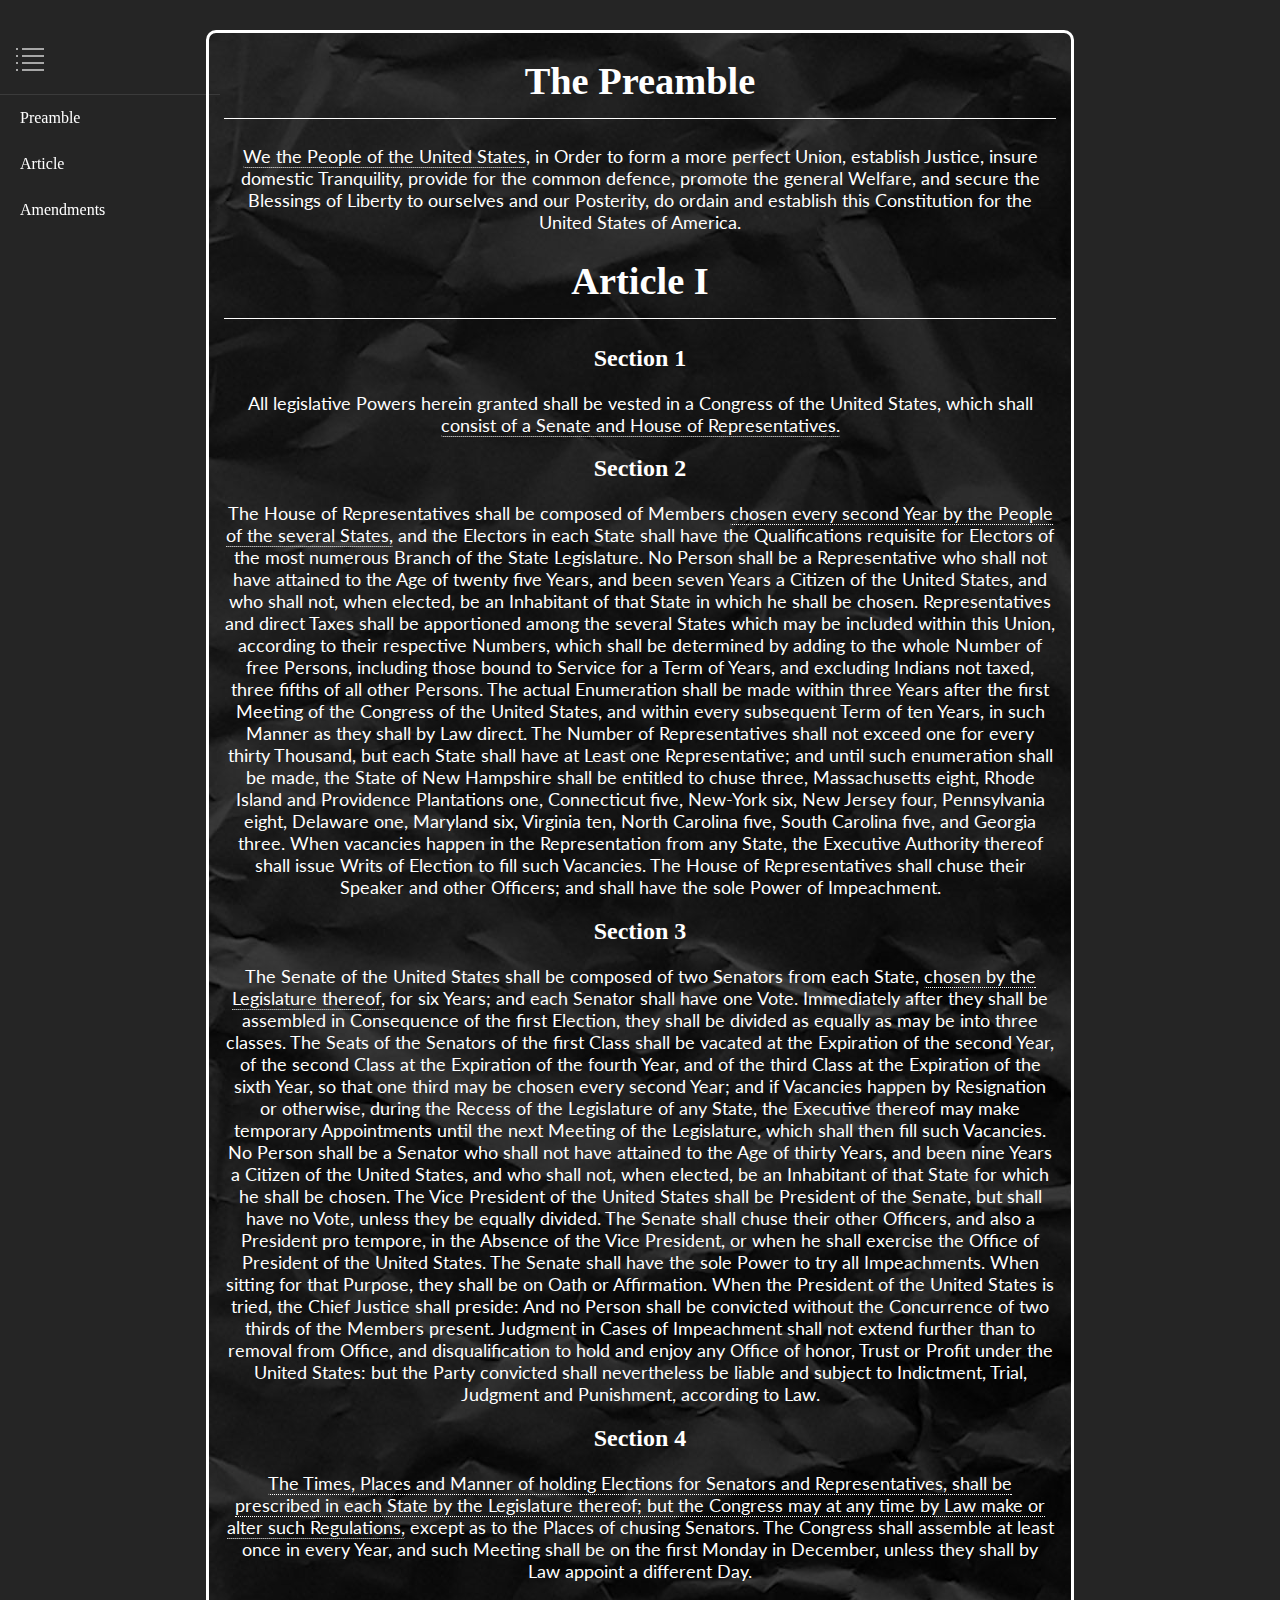
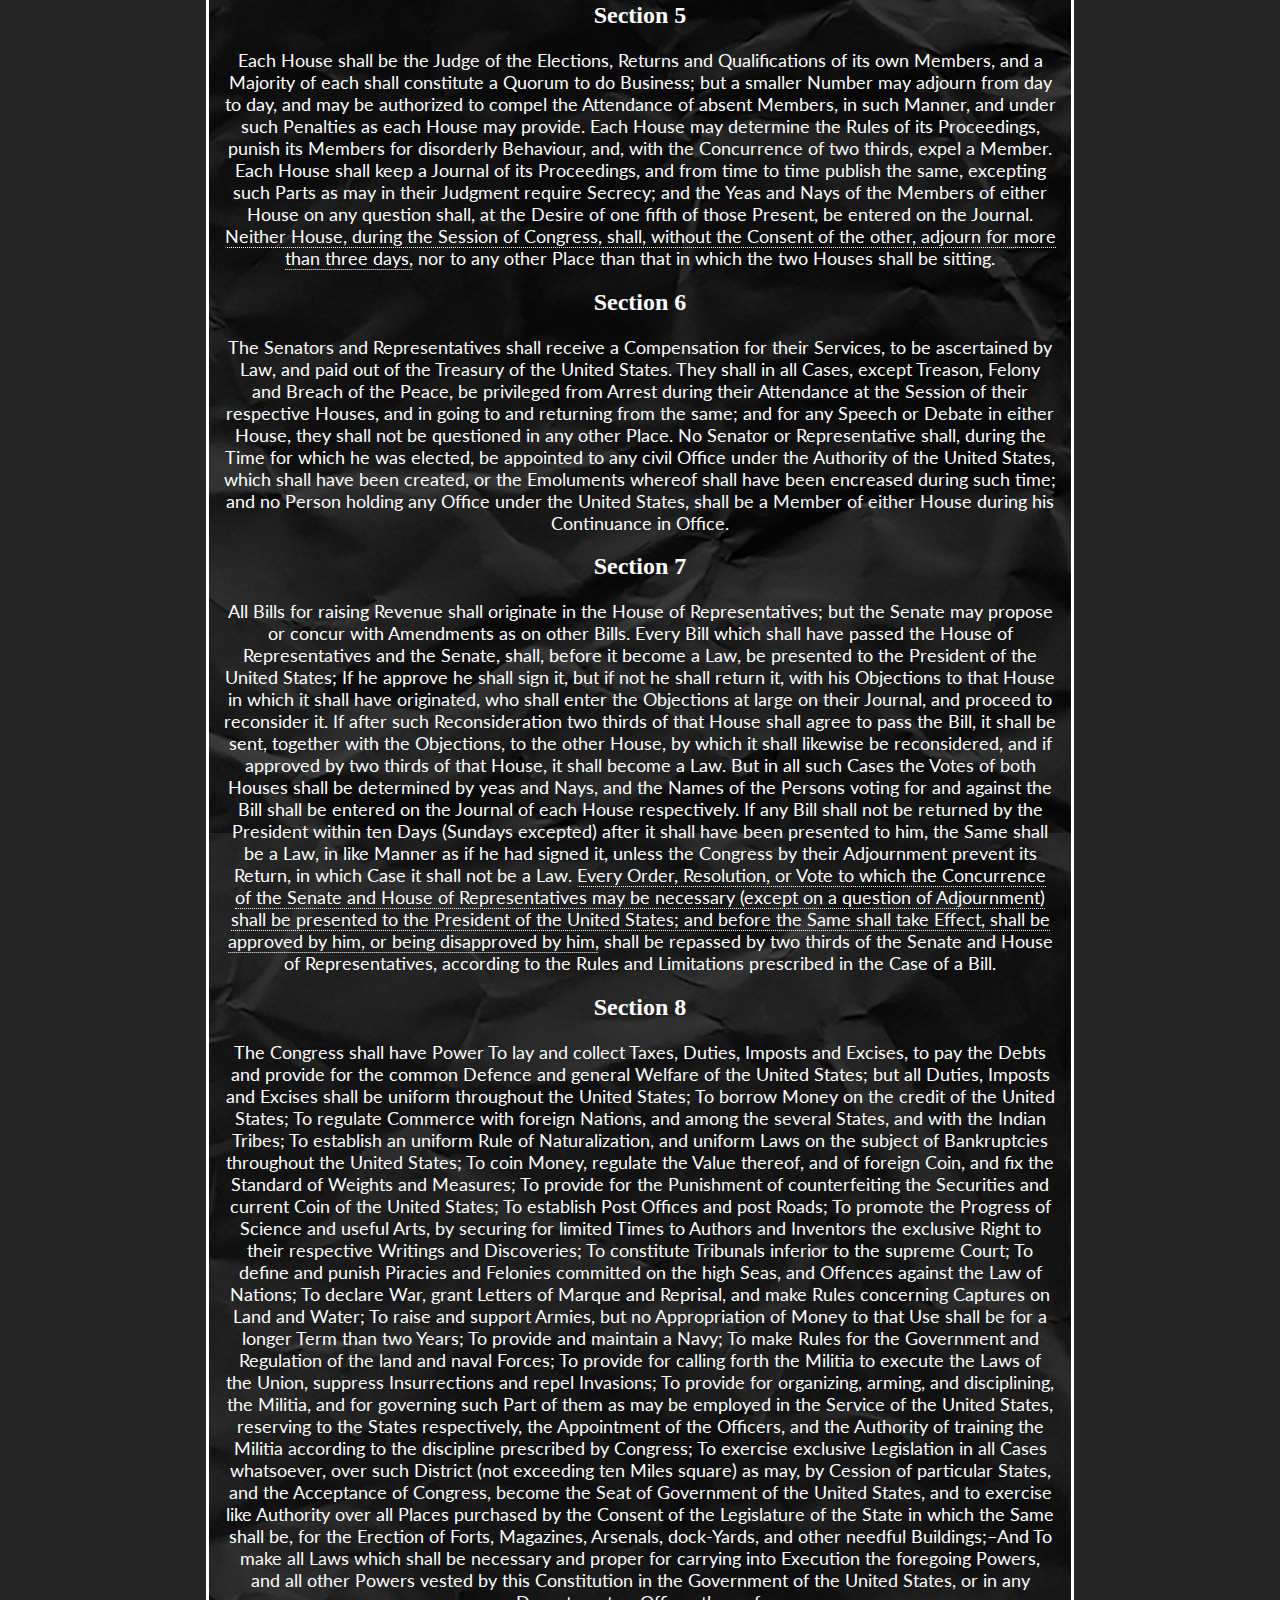
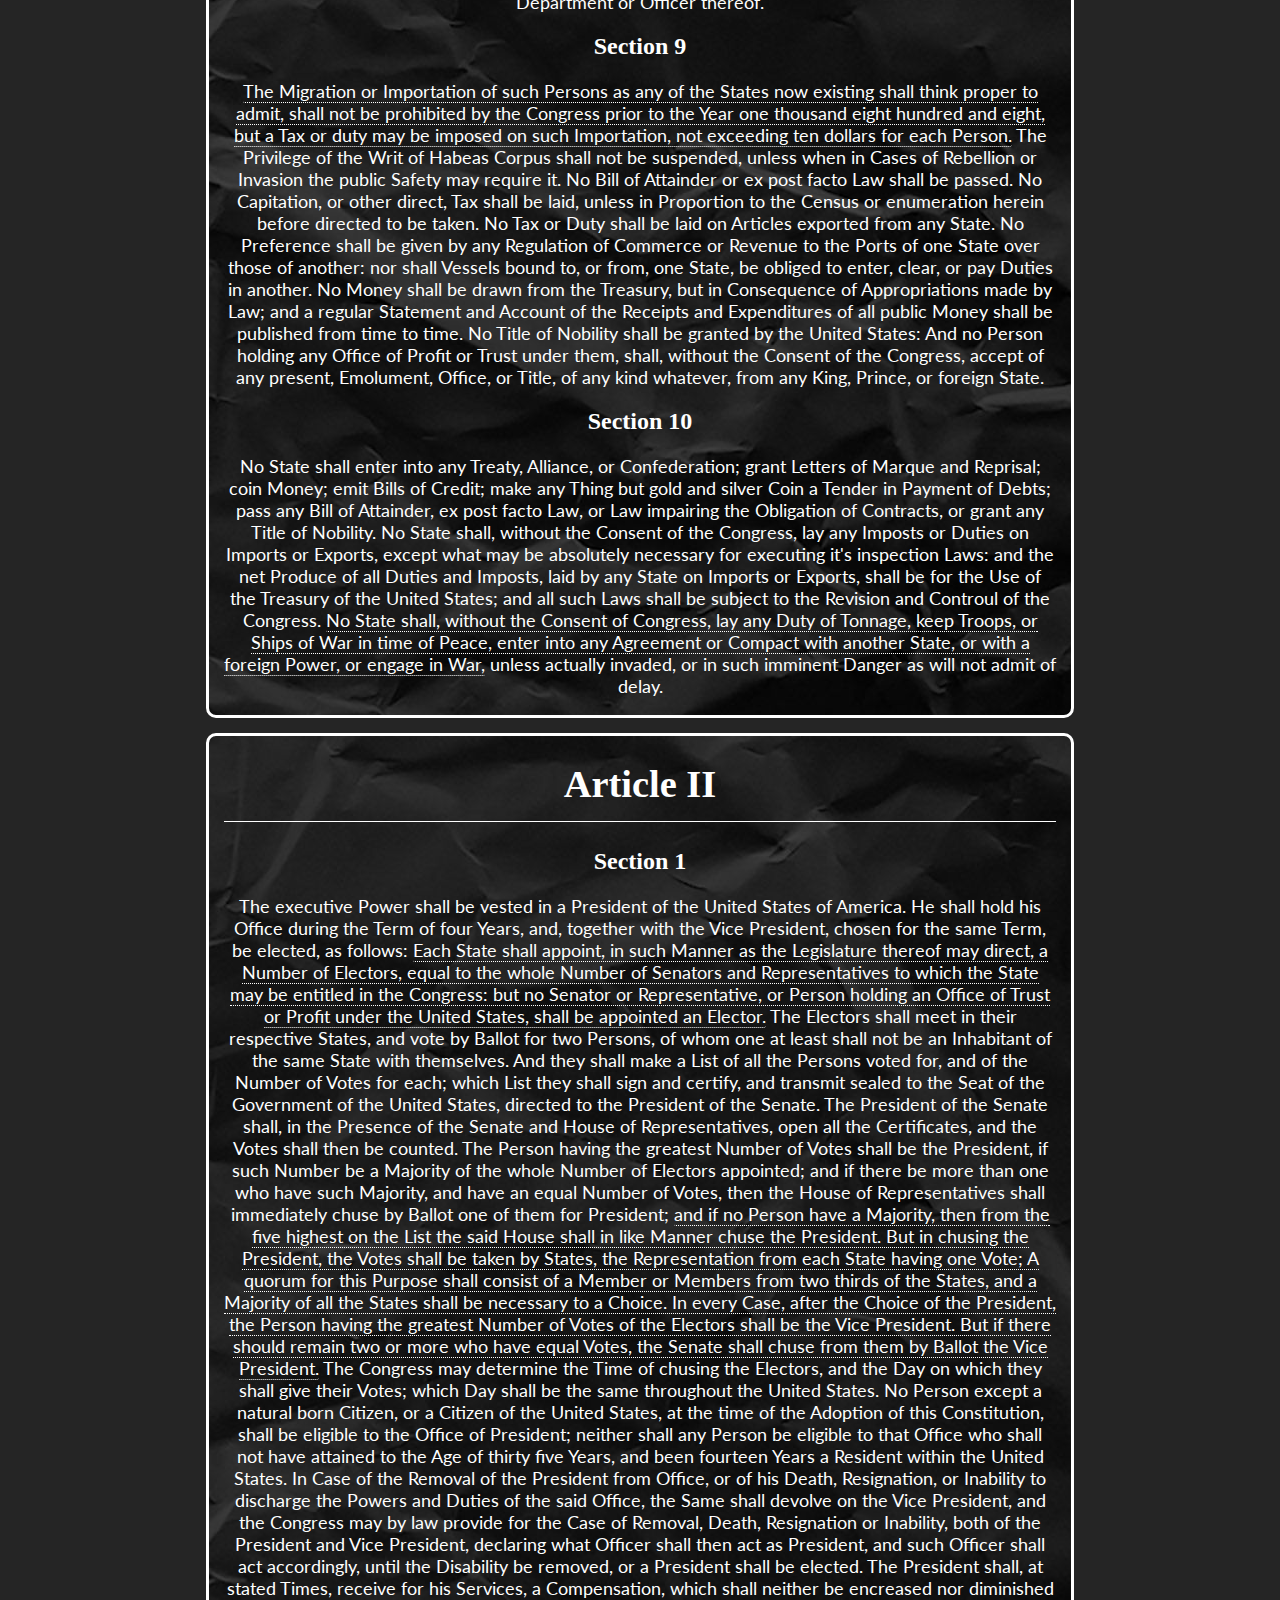
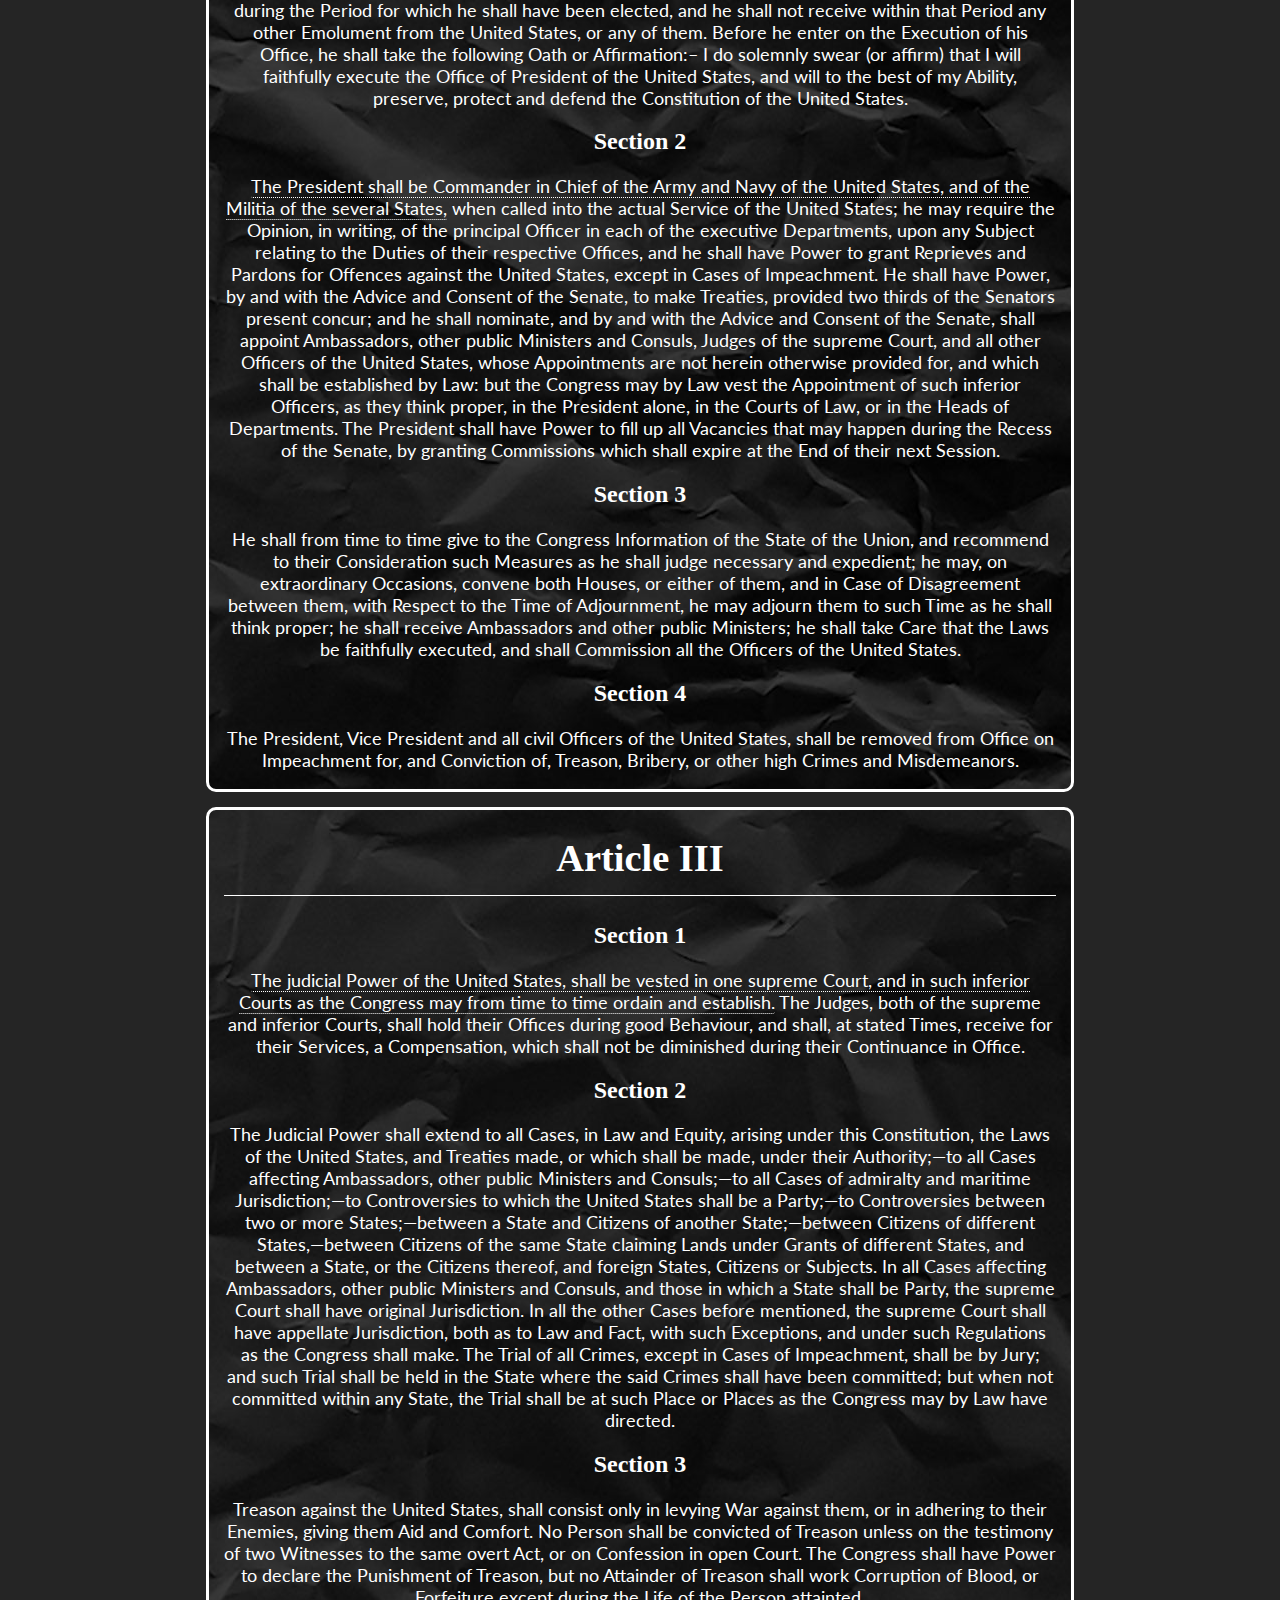
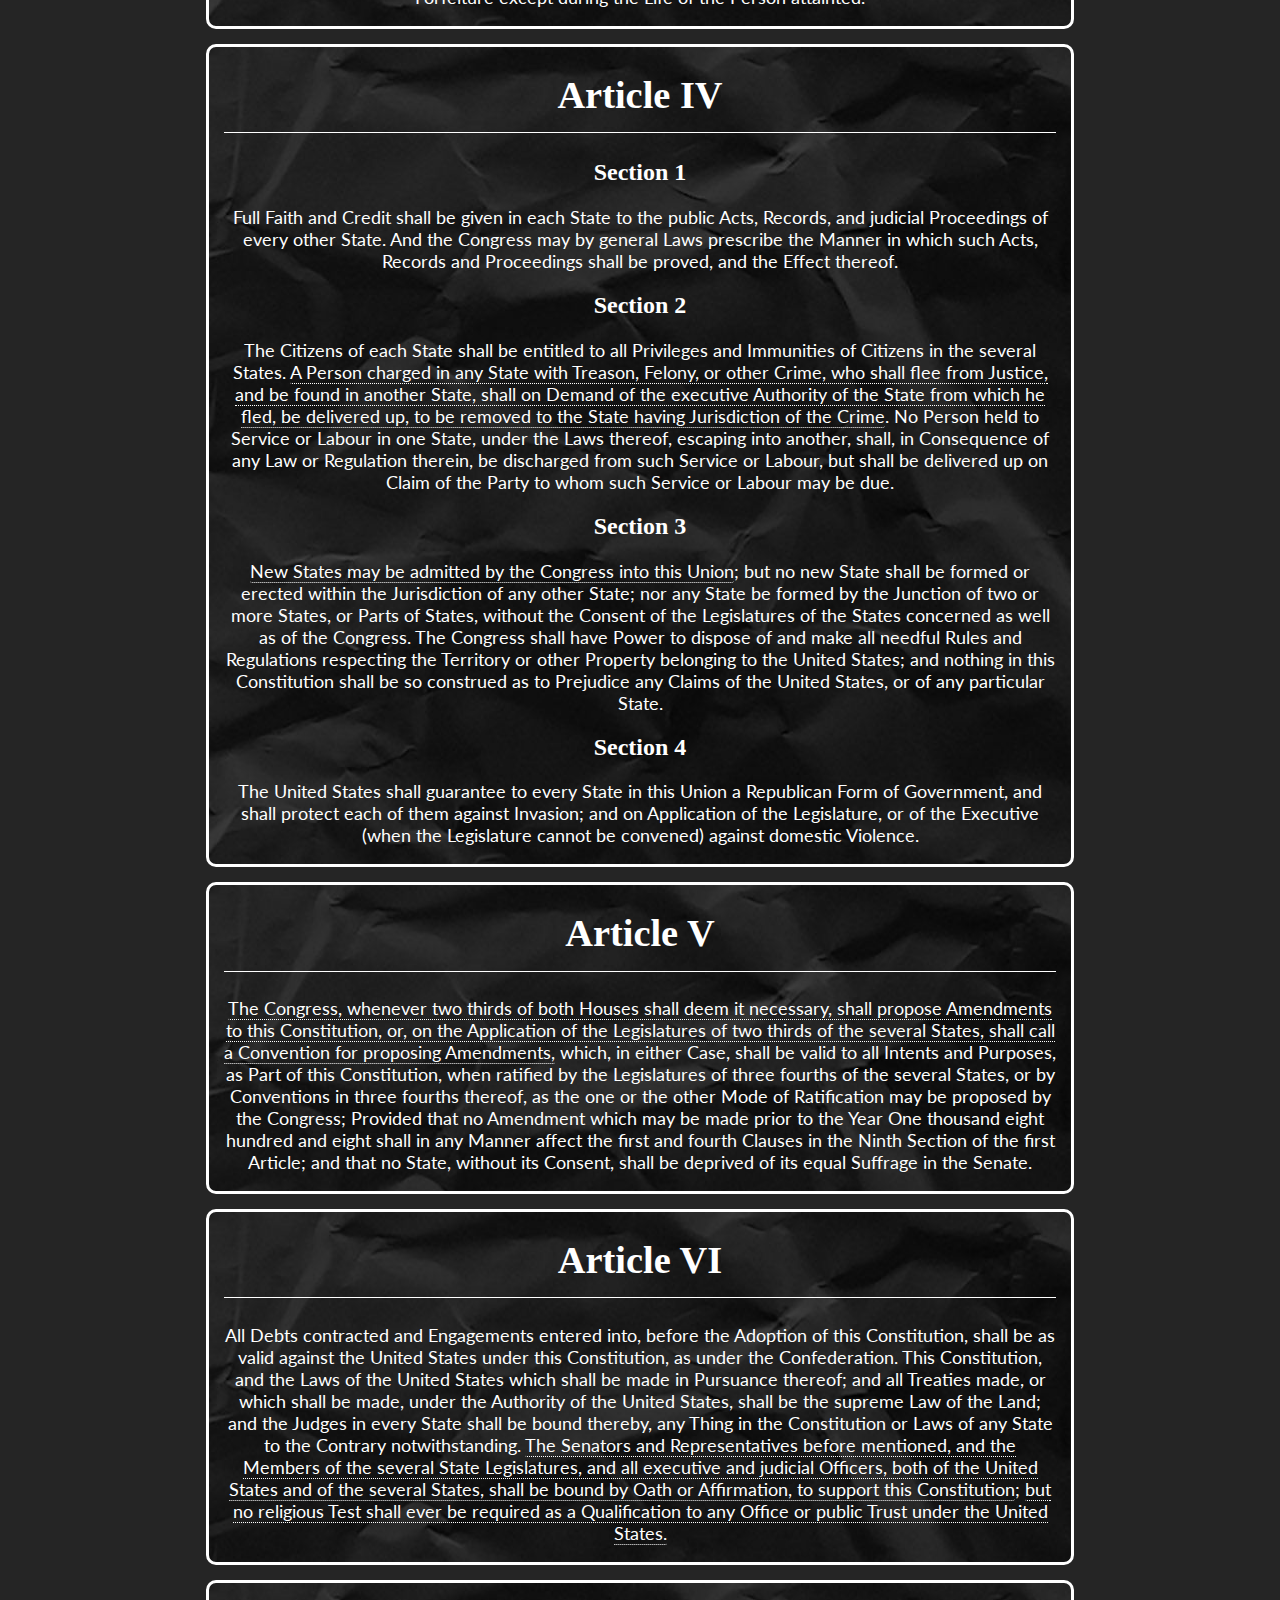
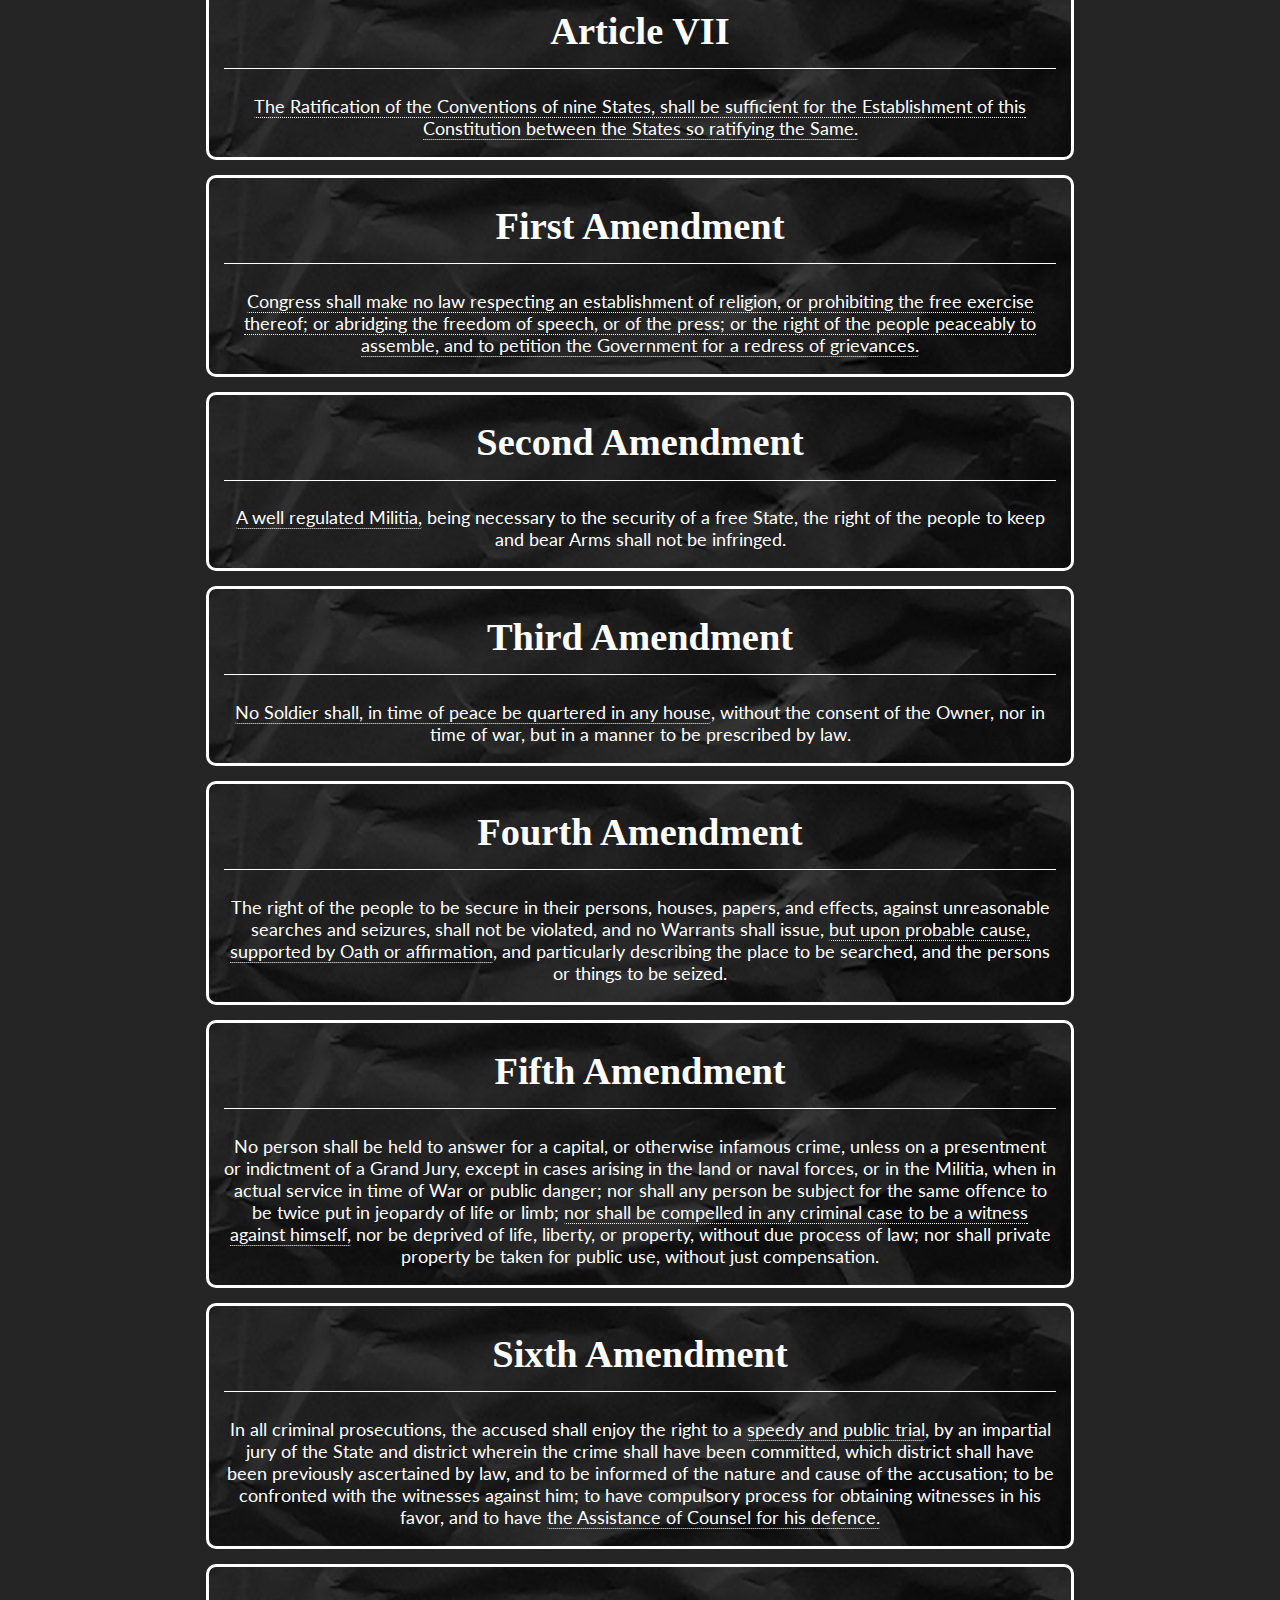
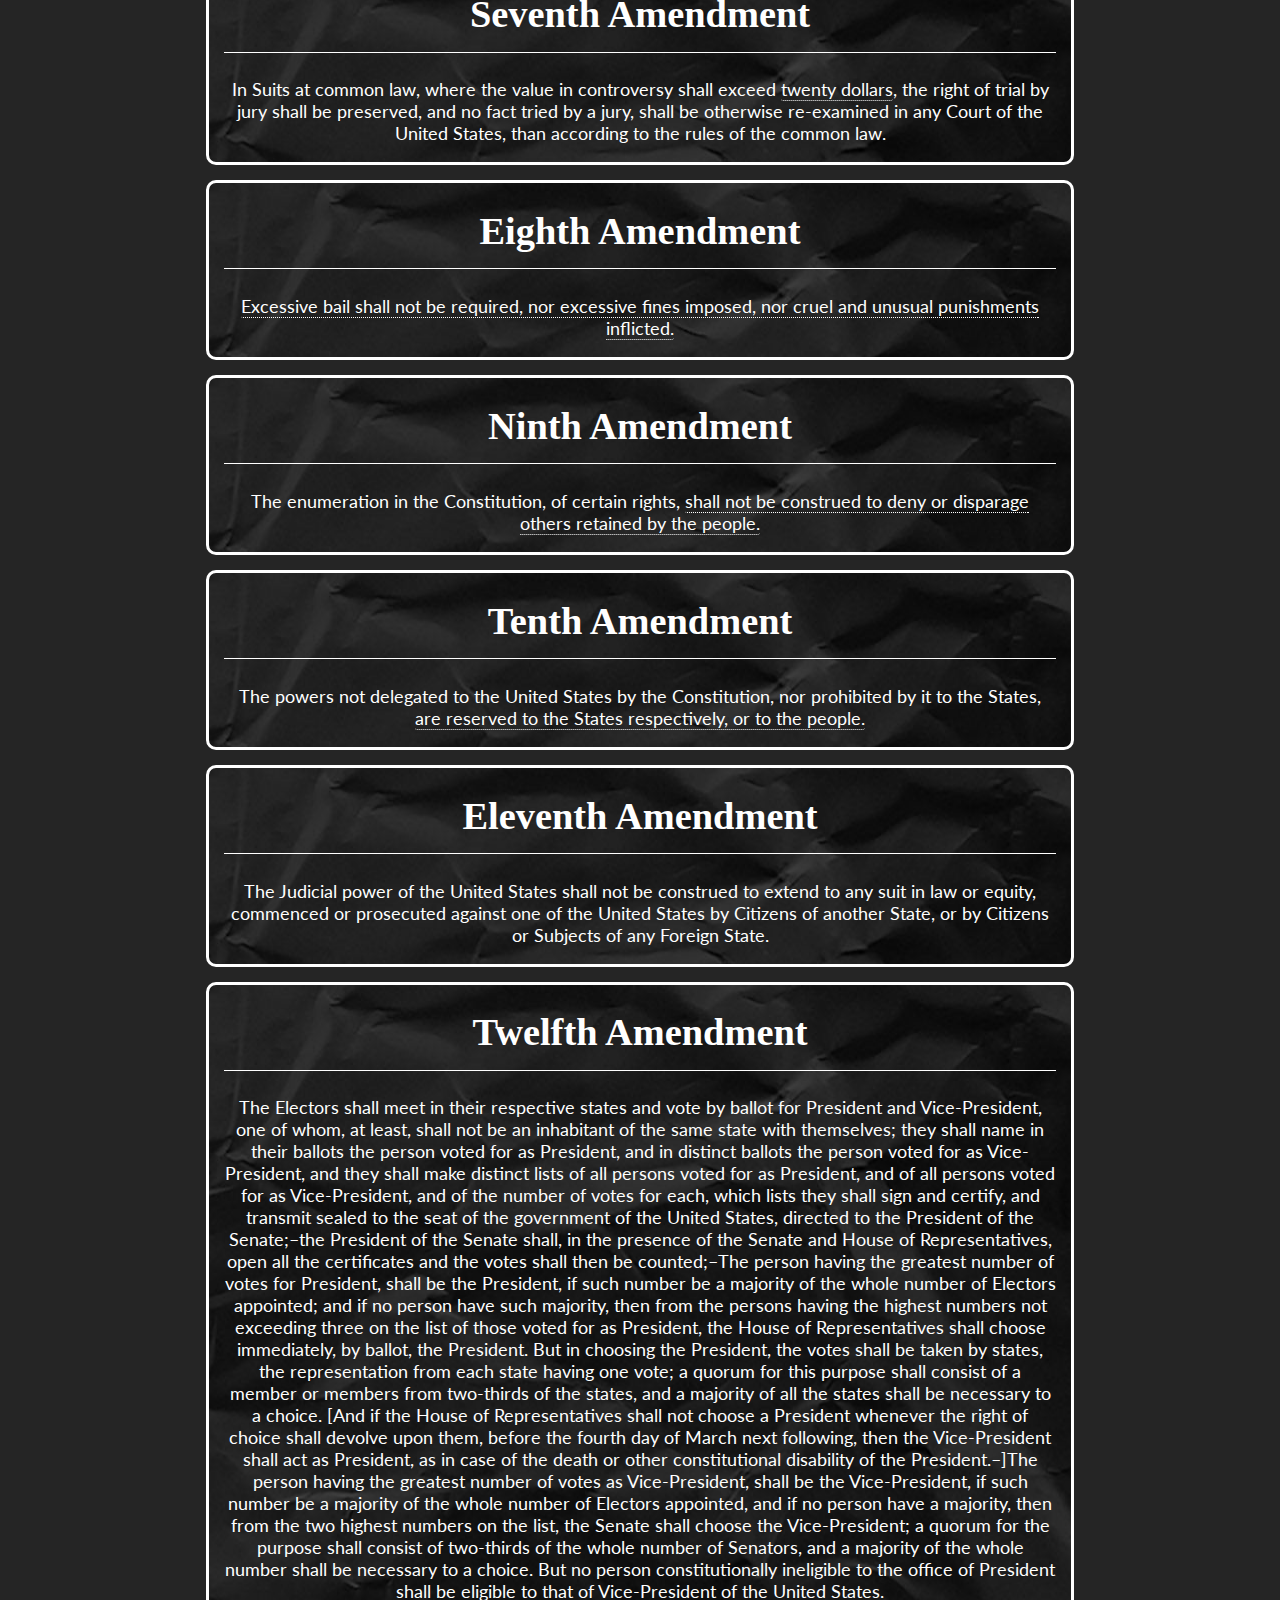
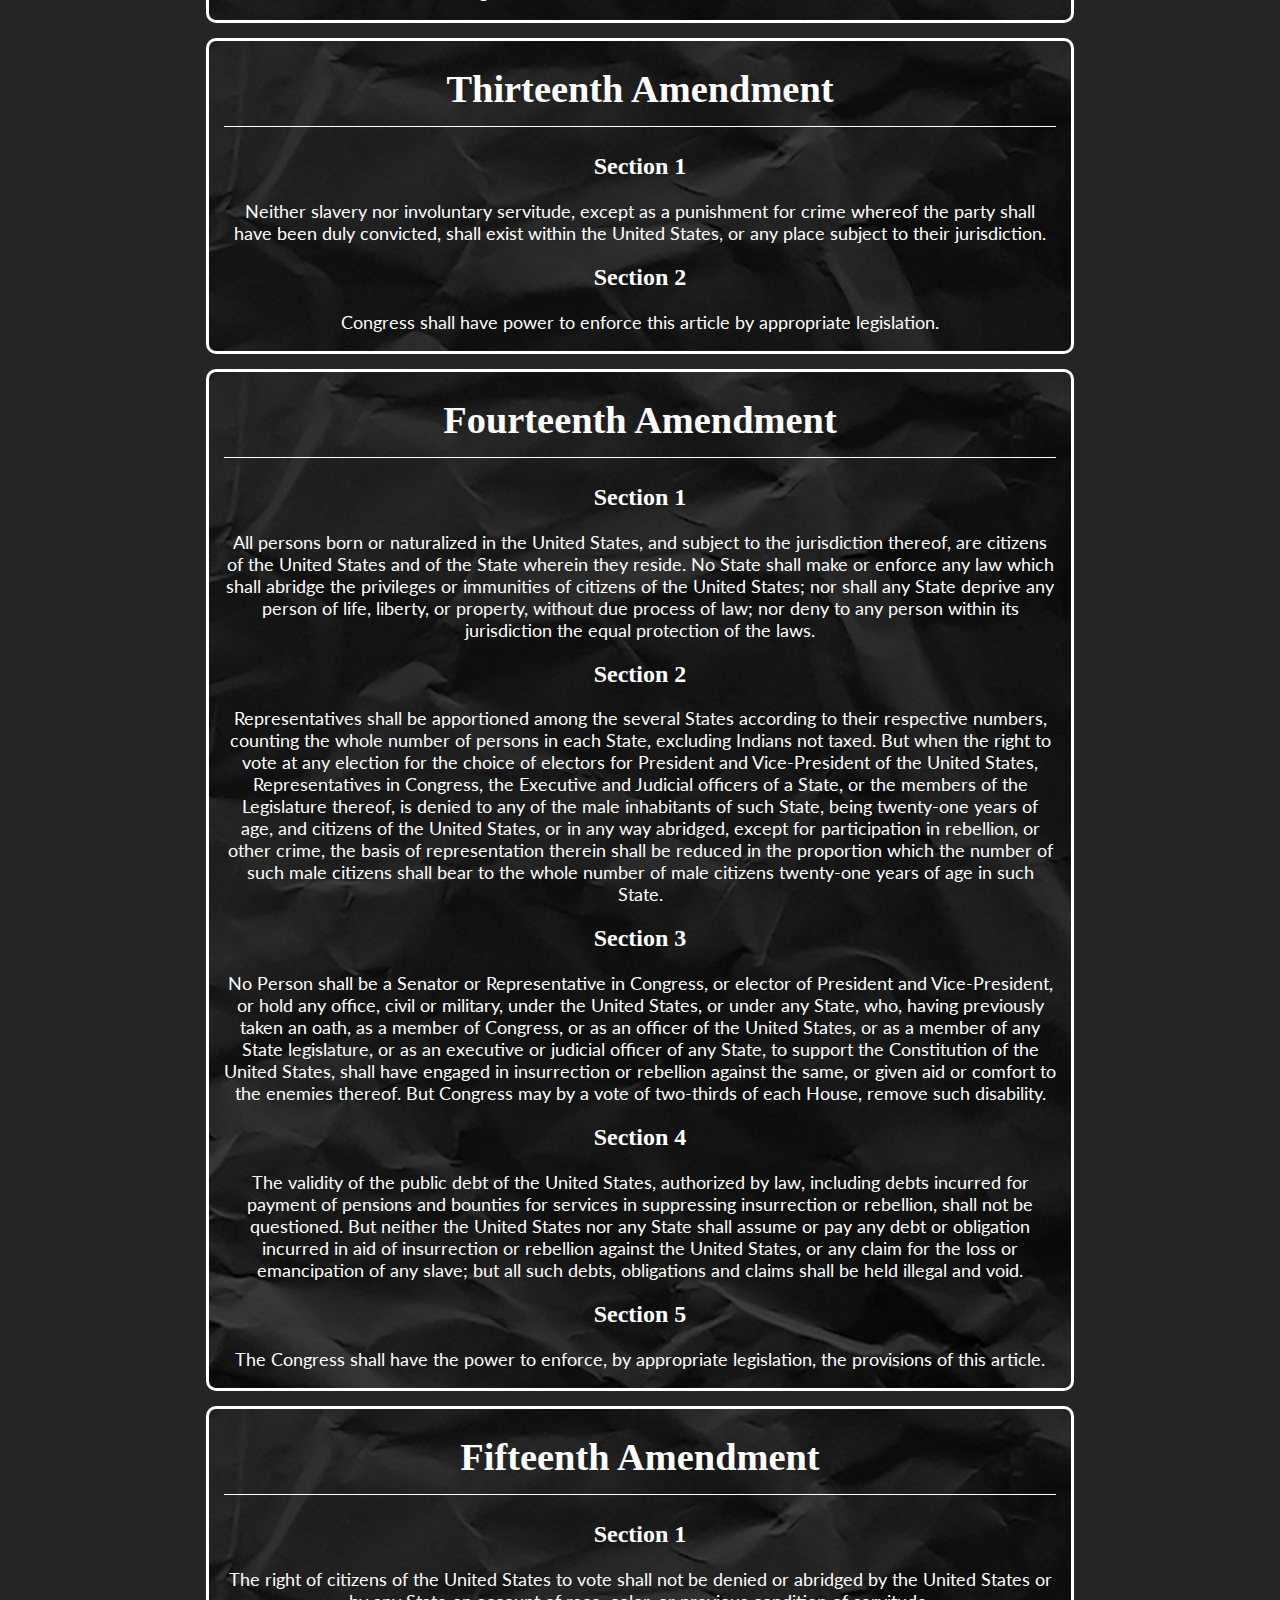
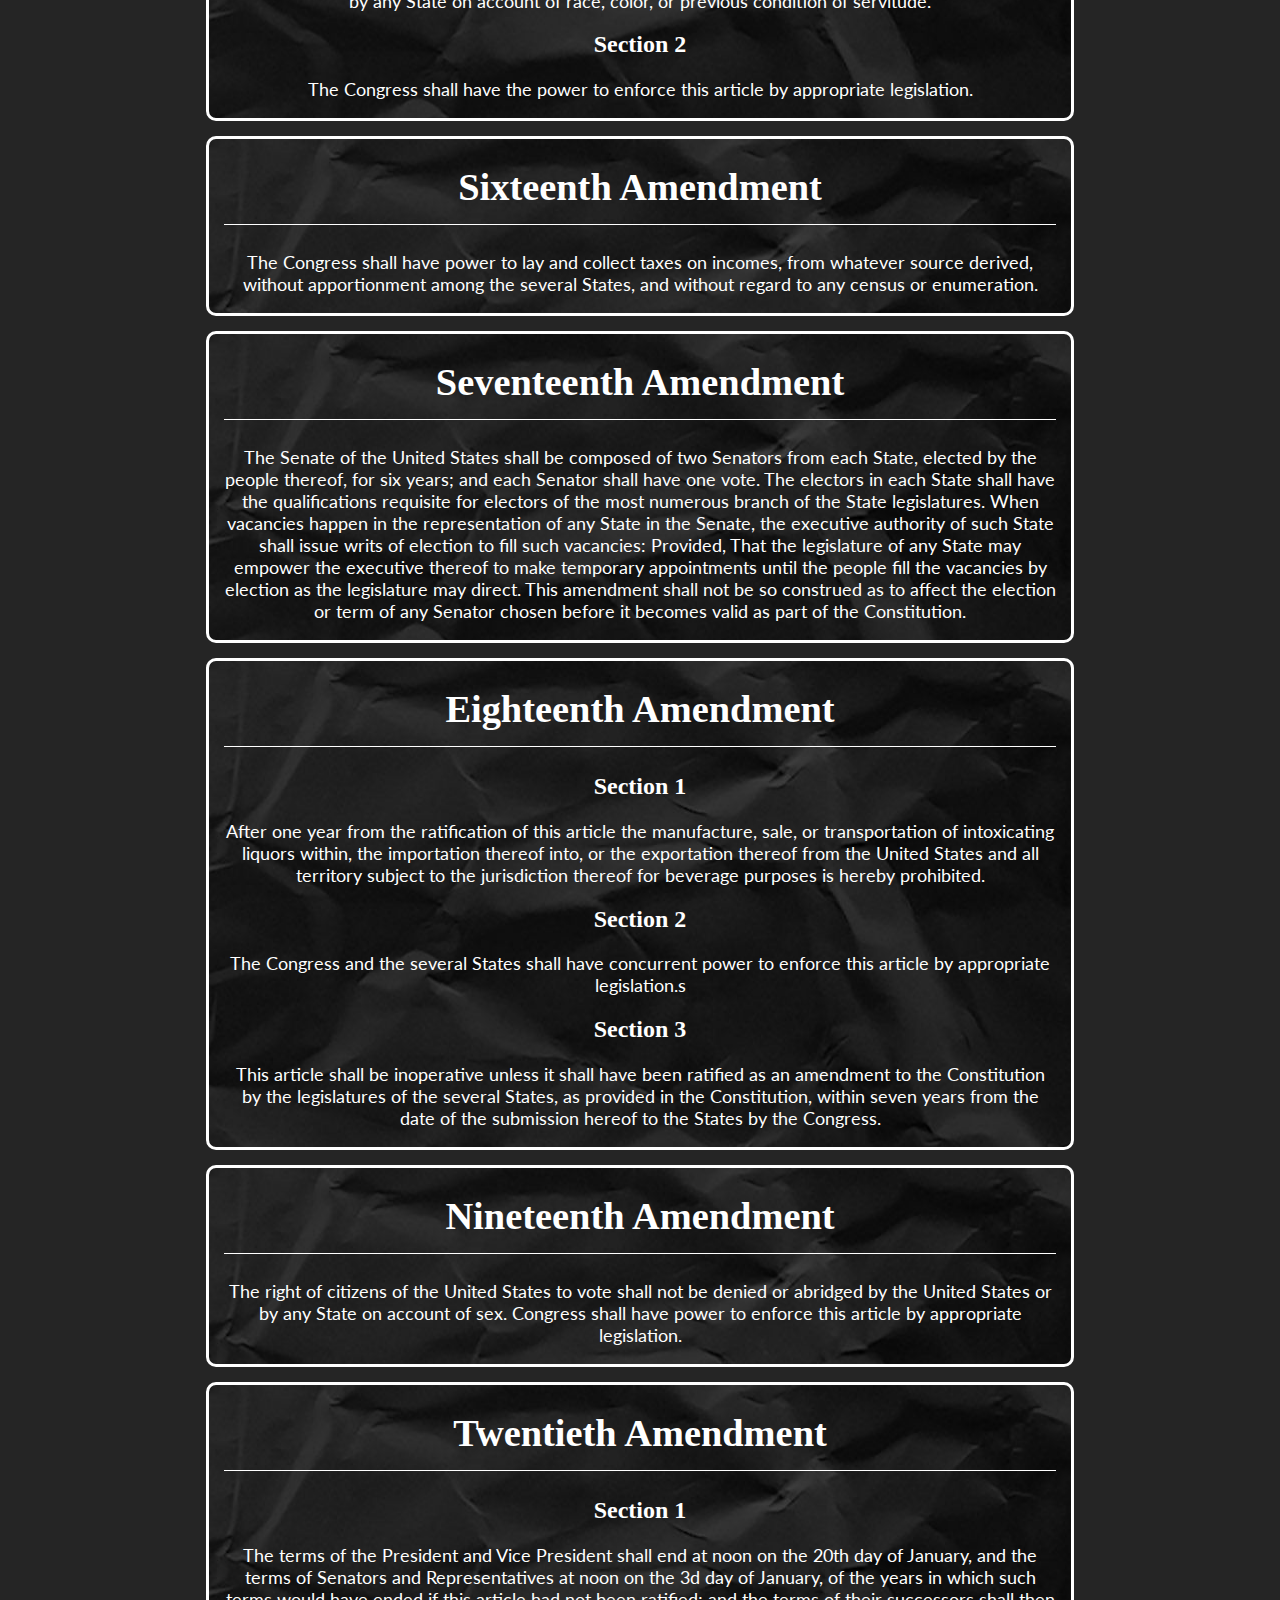
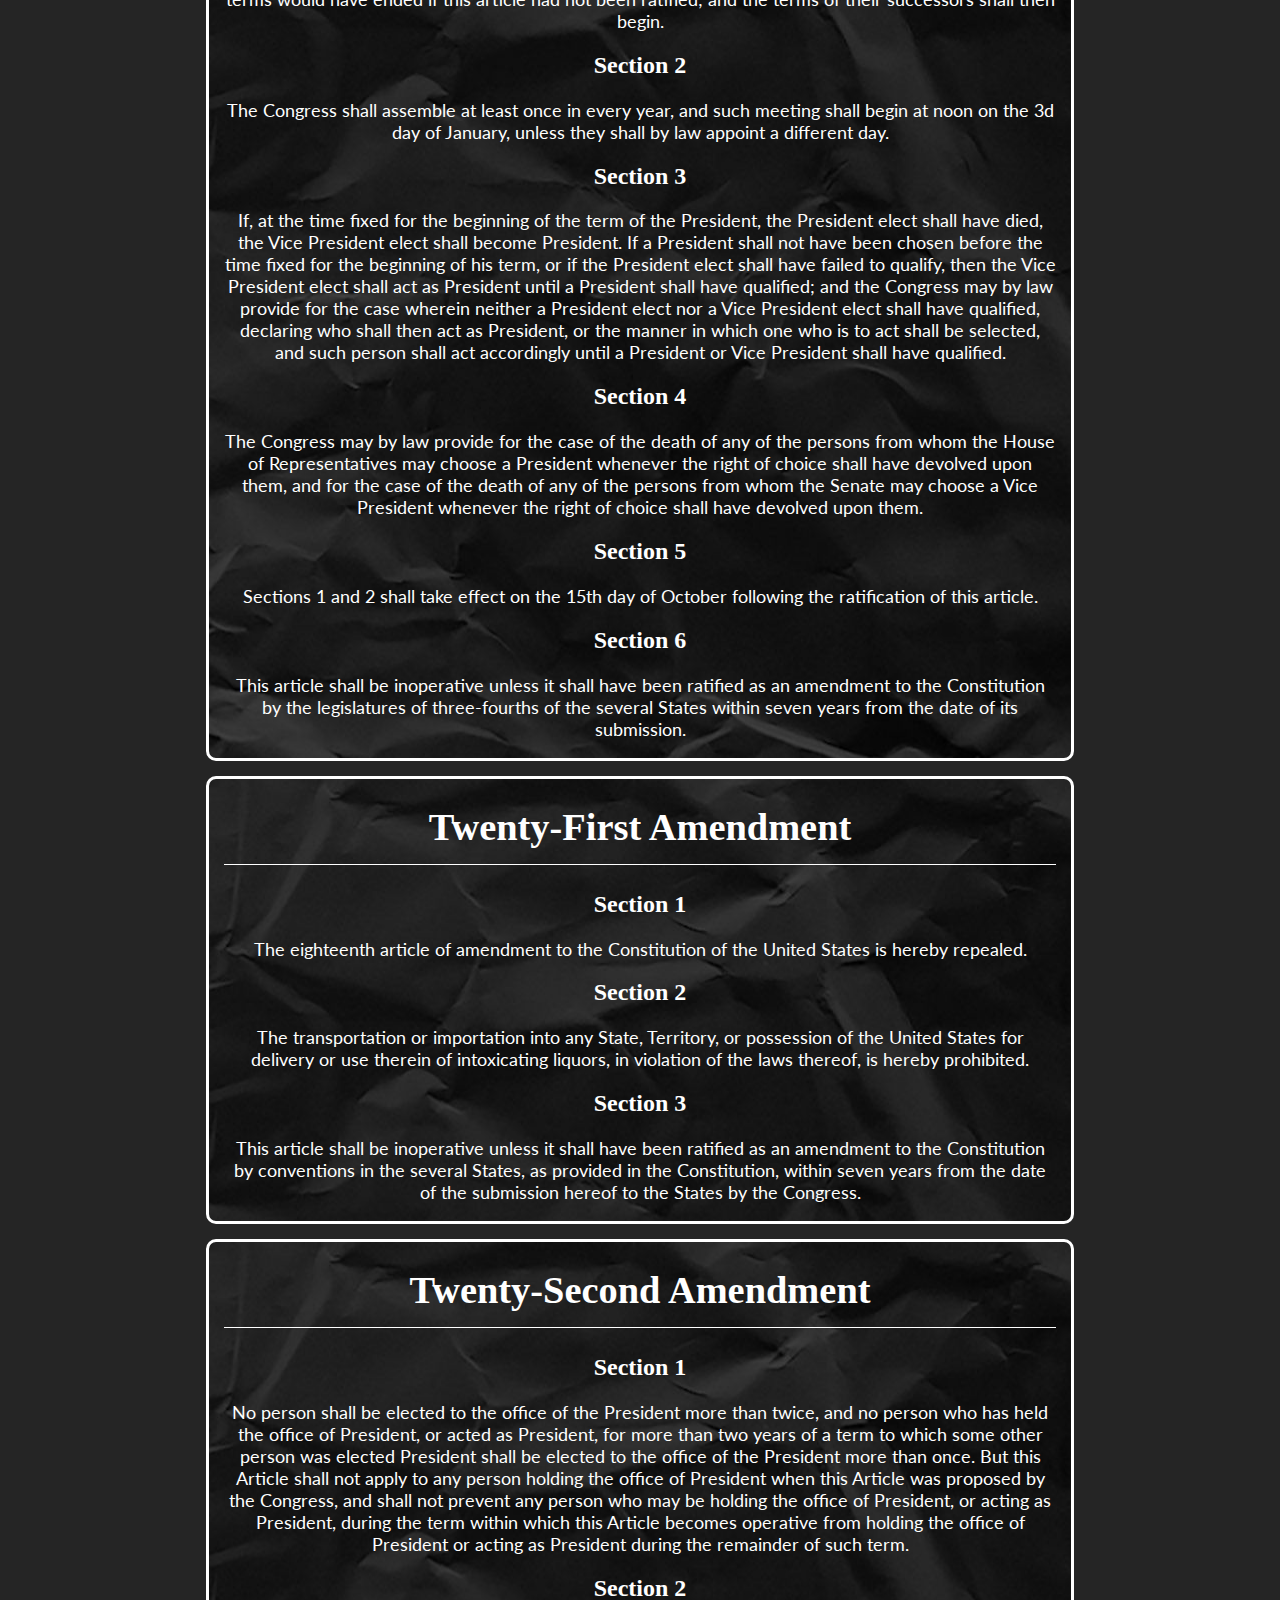
==== commit 0c08c6e2: "new-version-update" ====
--- a/lab2/index.html
+++ b/lab2/index.html
@@ -21,35 +21,35 @@
       </div>
     </div>
     <ul>
-      <li class="nav-item">
-        <a><span><button id="scroll-to-preamble">Preamble</button></span></a>
+      <li class="nav-item" id="scroll-to-preamble">
+        <a>Preamble</a>
       </li>
       <li class="nav-item">
-        <a><span><button>Article</button></span></a>
+        <a>Article</a>
         <ul>
-          <li><a><span><button id="scroll-to-article-I">Article I</button></span></a></li>
-          <li><a><span><button id="scroll-to-article-II">Article II</button></span></a></li>
-          <li><a><span><button id="scroll-to-article-III">Article III</button></span></a></li>
-          <li><a><span><button id="scroll-to-article-IV">Article IV</button></span></a></li>
-          <li><a><span><button id="scroll-to-article-V-to-VII">Article V to VII</button></span></a></li>
+          <li id="scroll-to-article-I"><a><span>Article I</span></a></li>
+          <li id="scroll-to-article-II"><a><span>Article II</span></a></li>
+          <li id="scroll-to-article-III"><a><span>Article III</span></a></li>
+          <li id="scroll-to-article-IV"><a><span>Article IV</span></a></li>
+          <li id="scroll-to-article-V-to-VII"><a><span>Article V to VII</span></a></li>
         </ul>
       </li>
       <li class="nav-item">
-        <a><span><button>Amendments</button></span></a>
+        <a>Amendments</a>
         <ul>
-          <li><a><span><button id="scroll-to-amendments-one-five">1 - 5</button></span></a></li>
-          <li><a><span><button id="scroll-to-amendments-six-ten">6 - 10</button></span></a></li>
-          <li><a><span><button id="scroll-to-amendments-eleven-fifteen">11 - 15</button></span></a></li>
-          <li><a><span><button id="scroll-to-amendments-sixteen-twenty">16 - 20</button></span></a></li>
-          <li><a><span><button id="scroll-to-amendments-last-part">21 - 27</button></span></a></li>
+          <li id="scroll-to-amendments-one-five"><a><span>1 - 5</span></a></li>
+          <li id="scroll-to-amendments-six-ten"><a><span>6 - 10</span></a></li>
+          <li id="scroll-to-amendments-eleven-fifteen"><a><span>11 - 15</span></a></li>
+          <li id="scroll-to-amendments-sixteen-twenty"><a><span>16 - 20</span></a></li>
+          <li id="scroll-to-amendments-last-part"><a><span>21 - 27</span></a></li>
         </ul>
       </li>
     </ul>
   </div>
 
   <div id="content">
-    <div class="section">
-      <h1 class="section-title" id="preamble">The Preamble</h1>
+    <div class="section" id="preamble">
+      <h1 class="section-title">The Preamble</h1>
       <p class="section-text">
         <span class="tooltip down" data-text="Some believe this wording is to show that the people have the most power in the U.S., and thus the Constitution belongs to the people.">We the People of the United States</span>, in Order to form a more perfect
         Union, establish Justice, insure domestic Tranquility, provide for the common defence, promote the general Welfare, and secure the Blessings of Liberty to ourselves and our Posterity, do ordain and establish this Constitution for the United States
